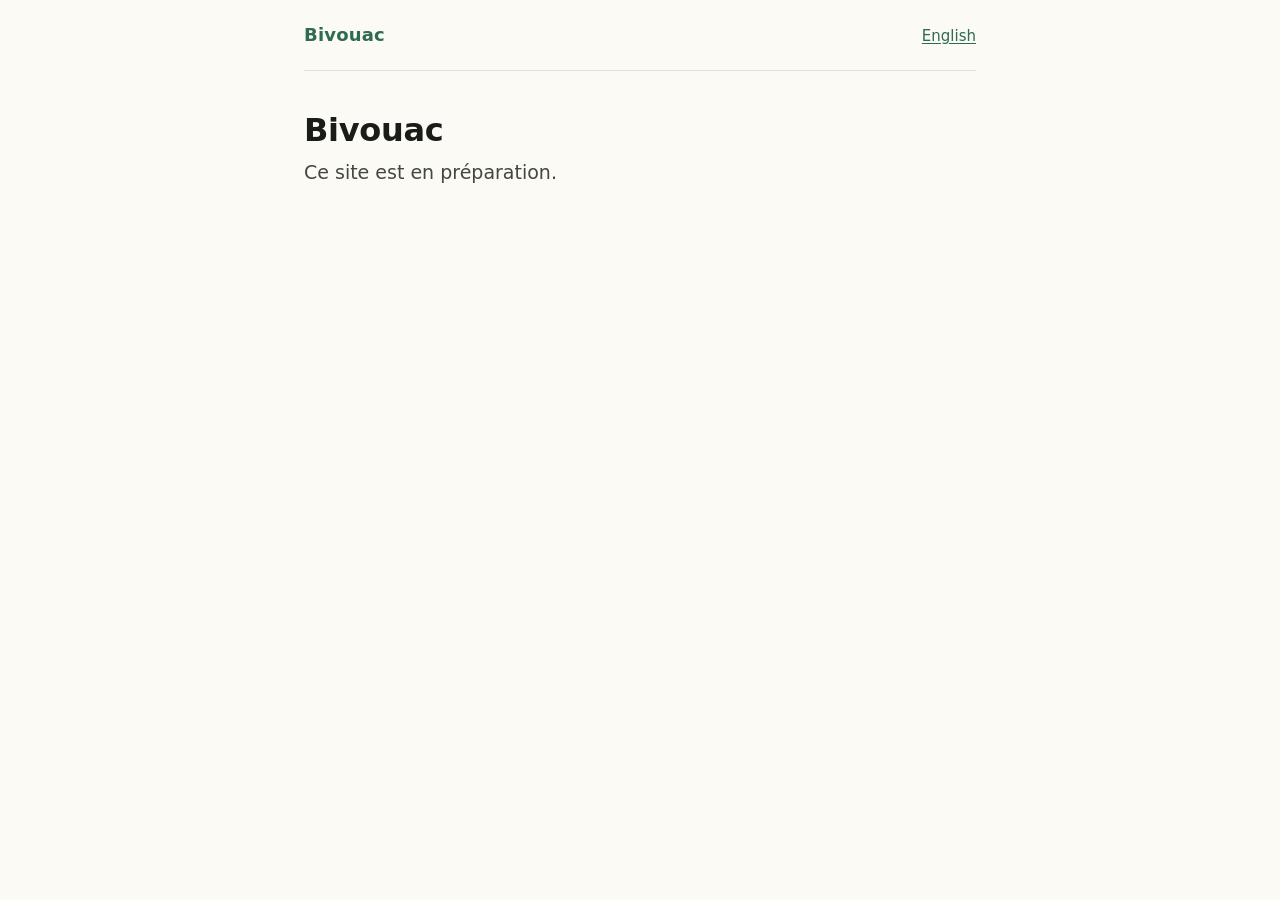
==== fr/index.html @ f825fe58 "Site skeleton with placeholder pages" ====
<!doctype html>
<html lang="fr">
<head>
<meta charset="utf-8">
<meta name="viewport" content="width=device-width, initial-scale=1">
<meta name="robots" content="noindex">
<title>Bivouac</title>
<link rel="stylesheet" href="../style.css">
</head>
<body>
<div class="page">

<header class="site">
  <a class="brand" href="./">Bivouac</a>
  <nav><a href="../" lang="en" hreflang="en">English</a></nav>
</header>

<main>
<h1>Bivouac</h1>
<p class="lead">Ce site est en préparation.</p>
</main>

</div>
</body>
</html>
---- style.css ----
/* Bivouac site. No external resource, no script: a privacy page must not phone anyone. */
:root {
  --bg: #fbfaf5;
  --surface: #f5f4ee;
  --text: #1a1c19;
  --muted: #43483f;
  --line: #e2e3d6;
  --accent: #2e6b4f;
  --accent-soft: #b7efcb;
  color-scheme: light dark;
}
@media (prefers-color-scheme: dark) {
  :root {
    --bg: #12140f;
    --surface: #1c1f19;
    --text: #e2e3da;
    --muted: #c3c8b9;
    --line: #43483d;
    --accent: #9bd5af;
    --accent-soft: #0d5133;
  }
}
* { box-sizing: border-box; }
html { -webkit-text-size-adjust: 100%; }
body {
  margin: 0;
  background: var(--bg);
  color: var(--text);
  font: 1.0625rem/1.65 system-ui, -apple-system, "Segoe UI", Roboto, "Helvetica Neue", Arial, sans-serif;
}
.page { max-width: 44rem; margin: 0 auto; padding: 0 1rem 4rem; }
header.site {
  display: flex; align-items: baseline; justify-content: space-between; gap: 1rem;
  padding: 1.25rem 0; border-bottom: 1px solid var(--line); margin-bottom: 2.5rem;
}
header.site .brand { font-weight: 700; font-size: 1.125rem; letter-spacing: .01em; color: var(--accent); text-decoration: none; }
header.site nav { font-size: .9375rem; }
header.site nav a { margin-left: 1rem; }
h1 { font-size: 2rem; line-height: 1.2; margin: 0 0 .5rem; letter-spacing: -.01em; }
h2 { font-size: 1.25rem; line-height: 1.3; margin: 2.75rem 0 .75rem; padding-top: 1.5rem; border-top: 1px solid var(--line); }
p, ul { margin: 0 0 1rem; }
ul { padding-left: 1.25rem; }
li { margin-bottom: .35rem; }
a { color: var(--accent); text-underline-offset: .15em; }
a:hover { text-decoration-thickness: 2px; }
.meta { color: var(--muted); font-size: .9375rem; margin-bottom: 2rem; }
.lead { font-size: 1.1875rem; color: var(--muted); margin-bottom: 2rem; }
.callout {
  background: var(--surface); border-left: 4px solid var(--accent);
  padding: 1rem 1.25rem; border-radius: 0 .5rem .5rem 0; margin: 0 0 1.25rem;
}
.callout p:last-child { margin-bottom: 0; }
.table { overflow-x: auto; margin: 0 0 1.25rem; }
table { border-collapse: collapse; width: 100%; font-size: .9375rem; line-height: 1.5; }
th, td { text-align: left; vertical-align: top; padding: .6rem .75rem; border-bottom: 1px solid var(--line); }
th { font-weight: 600; color: var(--muted); border-bottom-width: 2px; }
td:first-child { font-weight: 600; min-width: 9rem; }
@media (max-width: 30rem) {
  th, td { padding: .5rem .4rem; }
  td:first-child { min-width: 6.5rem; }
}
.links { list-style: none; padding: 0; margin: 0 0 2rem; }
.links li { margin: 0 0 .75rem; }
.links a { font-weight: 600; }
.links span { display: block; color: var(--muted); font-size: .9375rem; }
address { font-style: normal; margin: 0 0 1rem; }
footer.site {
  margin-top: 4rem; padding-top: 1.25rem; border-top: 1px solid var(--line);
  color: var(--muted); font-size: .875rem;
}
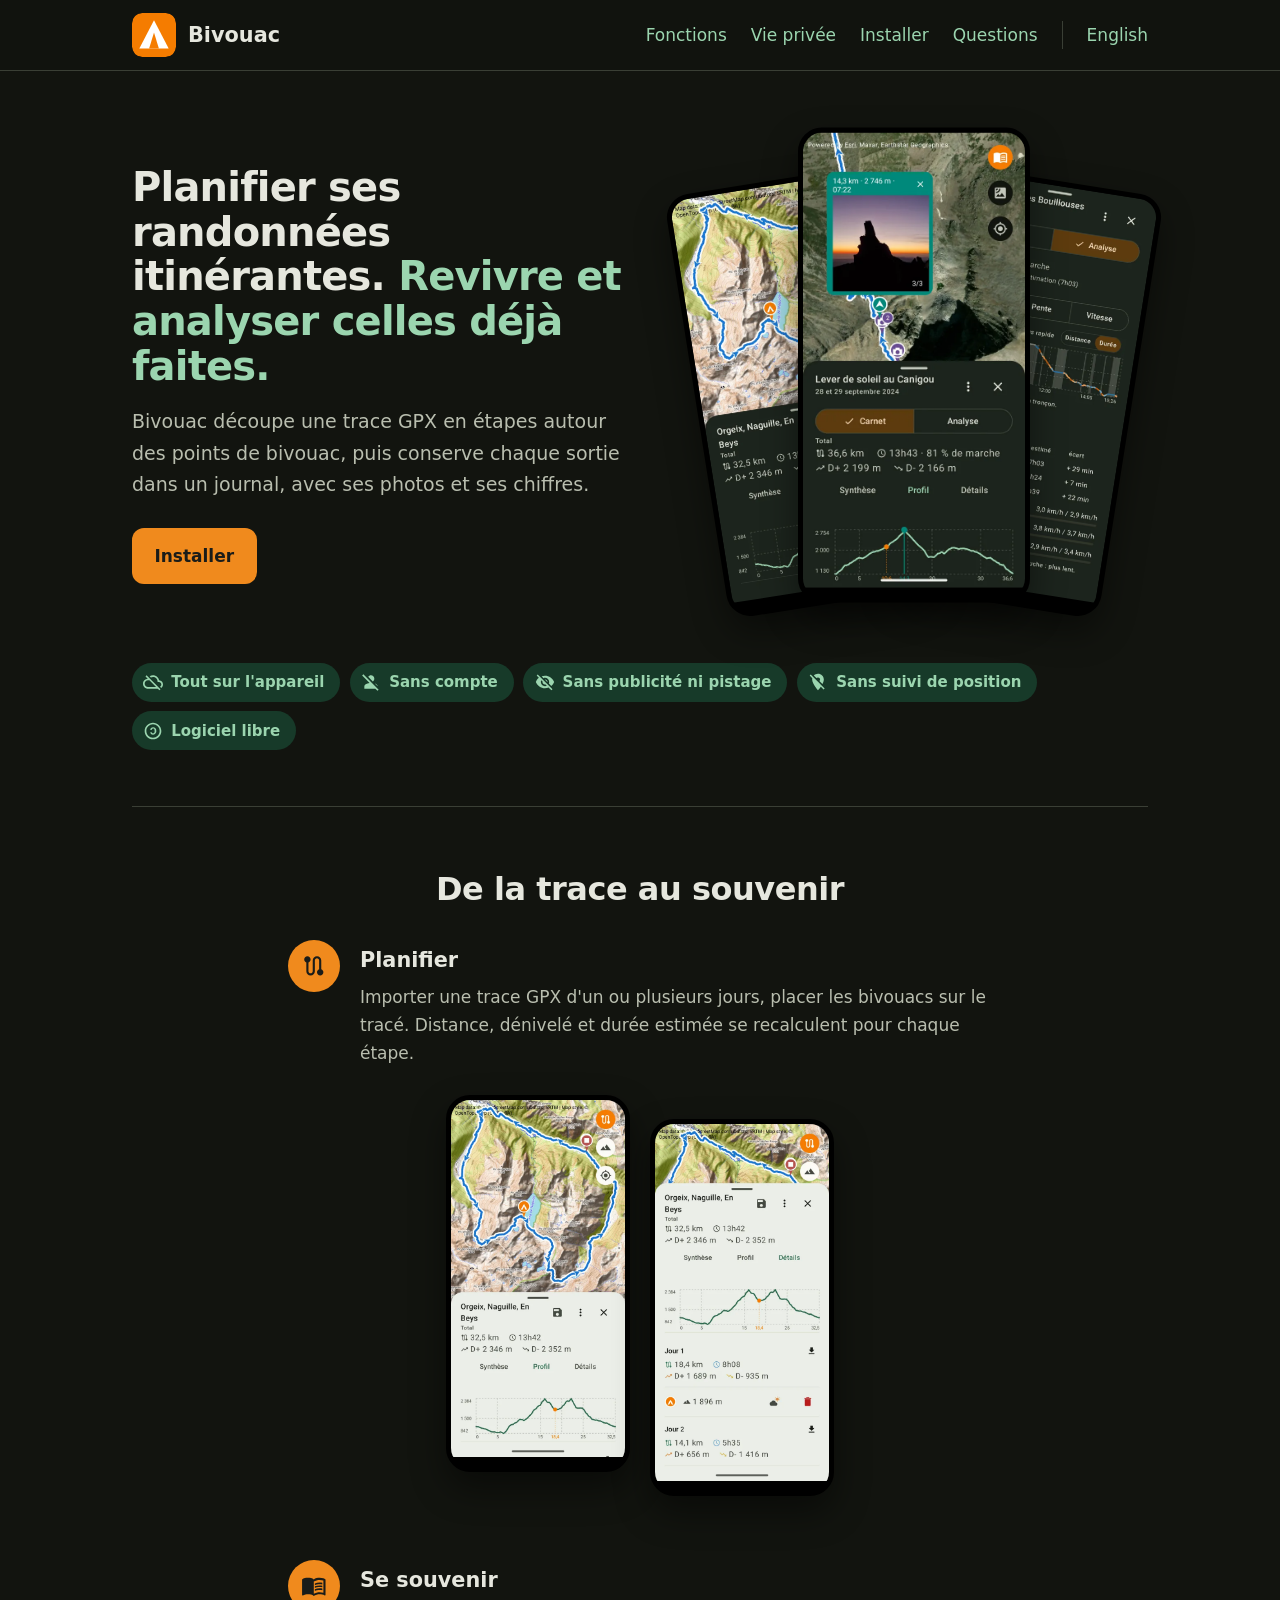
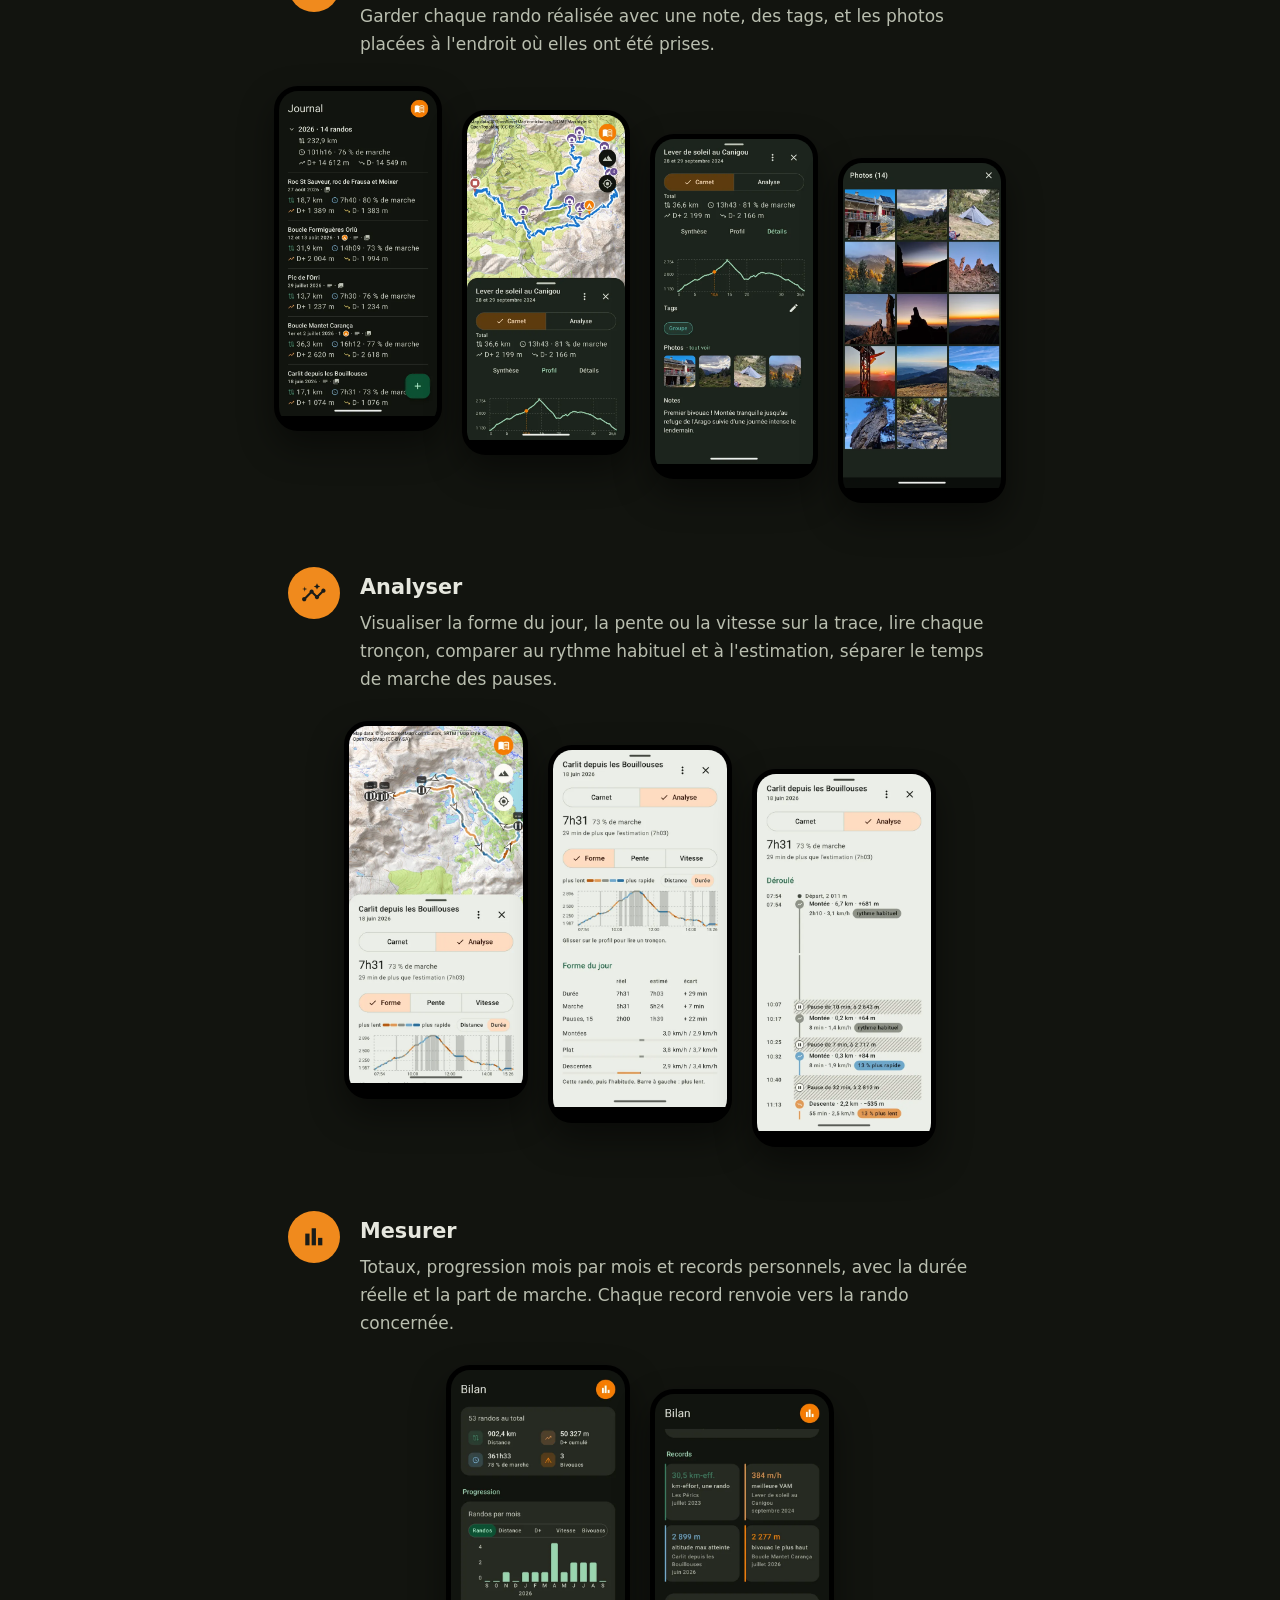
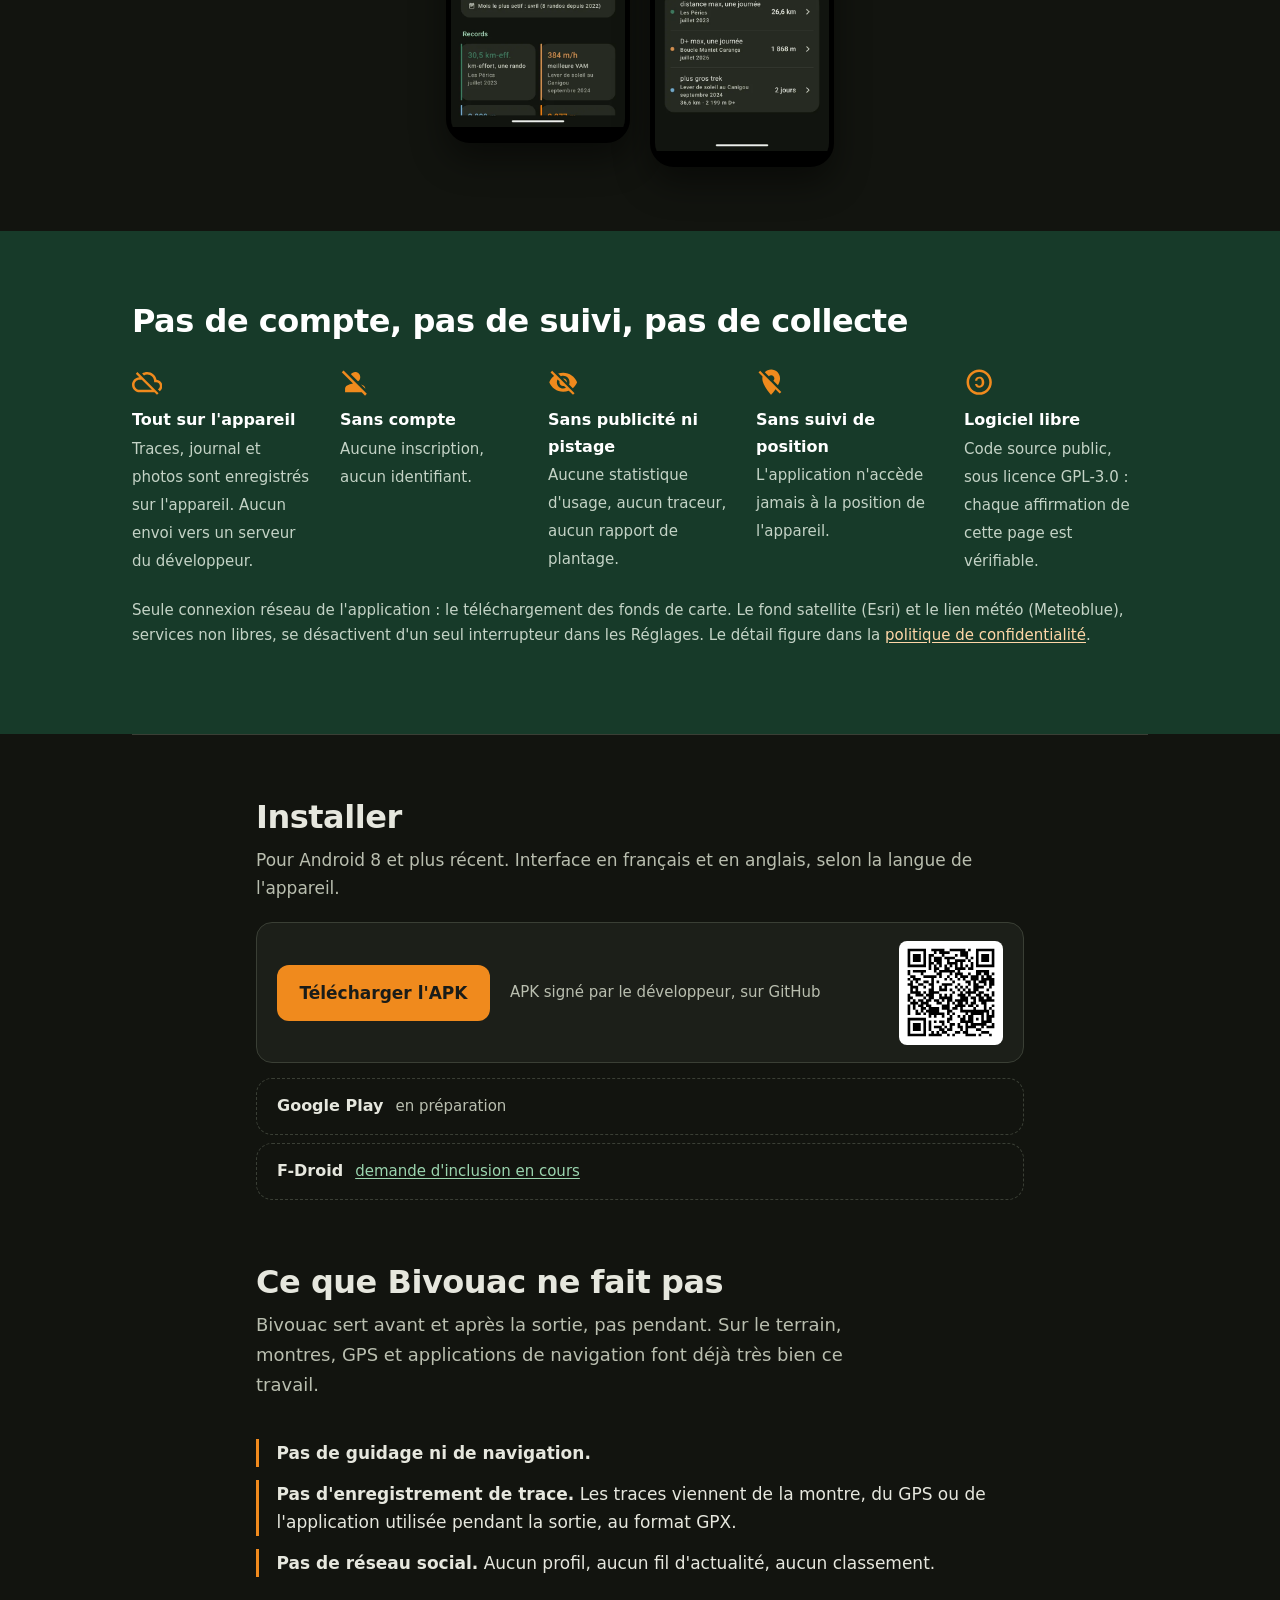
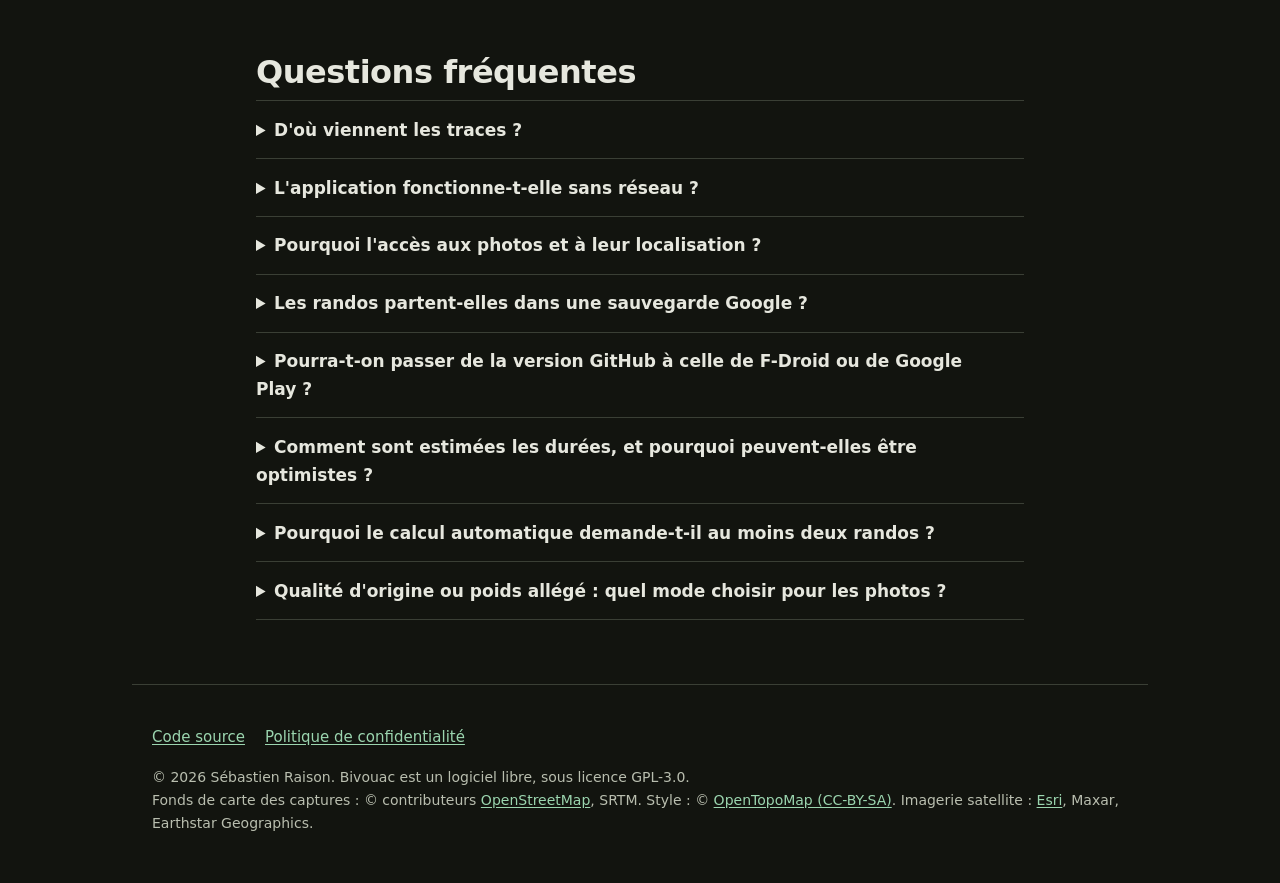
==== commit 896d9f64: "Publish the home page (en, fr) and align the privacy pages Home page in English and French: features" ====
--- a/fr/index.html
+++ b/fr/index.html
@@ -3,23 +3,60 @@
 <head>
 <meta charset="utf-8">
 <meta name="viewport" content="width=device-width, initial-scale=1">
-<meta name="robots" content="noindex">
-<title>Bivouac</title>
+<title>Bivouac : planifier ses randonnées itinérantes</title>
+<meta name="description" content="Bivouac, application Android libre : planifier ses randonnées itinérantes autour des bivouacs, puis revivre et analyser celles déjà faites. Sans compte, tout reste sur l&#x27;appareil.">
+<link rel="canonical" href="https://bivouac.rseb.net/fr/">
+<link rel="alternate" hreflang="en" href="https://bivouac.rseb.net/">
+<link rel="alternate" hreflang="fr" href="https://bivouac.rseb.net/fr/">
+<link rel="alternate" hreflang="x-default" href="https://bivouac.rseb.net/">
+<link rel="icon" href="../img/logo.svg" type="image/svg+xml">
 <link rel="stylesheet" href="../style.css">
 </head>
 <body>
-<div class="page">
-
-<header class="site">
-  <a class="brand" href="./">Bivouac</a>
-  <nav><a href="../" lang="en" hreflang="en">English</a></nav>
-</header>
-
-<main>
-<h1>Bivouac</h1>
-<p class="lead">Ce site est en préparation.</p>
-</main>
-
+<header class="haut"><div class="col">
+  <a class="marque" href="./"><img src="../img/logo.svg" alt="" width="44" height="44">Bivouac</a>
+  <a class="ancre" href="#fonctions">Fonctions</a>
+  <a class="ancre" href="#vie-privee">Vie privée</a>
+  <a class="ancre" href="#installer">Installer</a>
+  <a class="ancre" href="#ne-fait-pas">Questions</a>
+  <a class="langue" href="../" lang="en" hreflang="en">English</a>
+</div></header>
+<div class="col">
+<div class="heros">
+  <div>
+    <h1>Planifier ses randonnées itinérantes. <em>Revivre et analyser celles déjà faites.</em></h1>
+    <p class="sous">Bivouac découpe une trace GPX en étapes autour des points de bivouac, puis conserve chaque sortie dans un journal, avec ses photos et ses chiffres.</p>
+    <a class="bouton" href="#installer">Installer</a>
+  </div>
+  <div class="eventail" aria-hidden="true"><span class="tel2 g"><img src="../img/captures/fr/540/F1s.webp" alt="Planification : la trace de deux jours sur la carte, le bivouac et le profil" width="540" height="1108" loading="lazy"></span><span class="tel2 d"><img src="../img/captures/fr/540/B2.webp" alt="Analyse : la forme du jour, réel contre estimé, et le profil coloré" width="540" height="1108" loading="lazy"></span><span class="tel2 c"><img src="../img/captures/fr/540/K2.webp" alt="Journal : une photo du lever de soleil ouverte au sommet, sur fond satellite, avec le profil" width="540" height="1108" loading="lazy"></span></div>
 </div>
+<ul class="ruban"><li><svg class="ico" viewBox="0 0 24 24" fill="currentColor" aria-hidden="true"><path d="M19.35 10.04C18.67 6.59 15.64 4 12 4c-1.48 0-2.85.43-4.01 1.17l1.46 1.46C10.21 6.23 11.08 6 12 6c3.04 0 5.5 2.46 5.5 5.5v.5H19c1.66 0 3 1.34 3 3 0 1.13-.64 2.11-1.56 2.62l1.45 1.45C23.16 18.16 24 16.68 24 15c0-2.64-2.05-4.78-4.65-4.96zM3 5.27l2.75 2.74C2.56 8.15 0 10.77 0 14c0 3.31 2.69 6 6 6h11.73l2 2L21 20.73 4.27 4 3 5.27zM7.73 10l8 8H6c-2.21 0-4-1.79-4-4s1.79-4 4-4h1.73z"/></svg>Tout sur l'appareil</li><li><svg class="ico" viewBox="0 0 24 24" fill="currentColor" aria-hidden="true"><path d="M8.65,5.82C9.36,4.72,10.6,4,12,4c2.21,0,4,1.79,4,4c0,1.4-0.72,2.64-1.82,3.35L8.65,5.82z M20,17.17 c-0.02-1.1-0.63-2.11-1.61-2.62c-0.54-0.28-1.13-0.54-1.77-0.76L20,17.17z M21.19,21.19L2.81,2.81L1.39,4.22l8.89,8.89 c-1.81,0.23-3.39,0.79-4.67,1.45C4.61,15.07,4,16.1,4,17.22V20h13.17l2.61,2.61L21.19,21.19z"/></svg>Sans compte</li><li><svg class="ico" viewBox="0 0 24 24" fill="currentColor" aria-hidden="true"><path d="M12 7c2.76 0 5 2.24 5 5 0 .65-.13 1.26-.36 1.83l2.92 2.92c1.51-1.26 2.7-2.89 3.43-4.75-1.73-4.39-6-7.5-11-7.5-1.4 0-2.74.25-3.98.7l2.16 2.16C10.74 7.13 11.35 7 12 7zM2 4.27l2.28 2.28.46.46C3.08 8.3 1.78 10.02 1 12c1.73 4.39 6 7.5 11 7.5 1.55 0 3.03-.3 4.38-.84l.42.42L19.73 22 21 20.73 3.27 3 2 4.27zM7.53 9.8l1.55 1.55c-.05.21-.08.43-.08.65 0 1.66 1.34 3 3 3 .22 0 .44-.03.65-.08l1.55 1.55c-.67.33-1.41.53-2.2.53-2.76 0-5-2.24-5-5 0-.79.2-1.53.53-2.2zm4.31-.78l3.15 3.15.02-.16c0-1.66-1.34-3-3-3l-.17.01z"/></svg>Sans publicité ni pistage</li><li><svg class="ico" viewBox="0 0 24 24" fill="currentColor" aria-hidden="true"><path d="M12 6.5c1.38 0 2.5 1.12 2.5 2.5 0 .74-.33 1.39-.83 1.85l3.63 3.63c.98-1.86 1.7-3.8 1.7-5.48 0-3.87-3.13-7-7-7-1.98 0-3.76.83-5.04 2.15l3.19 3.19c.46-.52 1.11-.84 1.85-.84zm4.37 9.6l-4.63-4.63-.11-.11L3.27 3 2 4.27l3.18 3.18C5.07 7.95 5 8.47 5 9c0 5.25 7 13 7 13s1.67-1.85 3.38-4.35L18.73 21 20 19.73l-3.63-3.63z"/></svg>Sans suivi de position</li><li><svg class="ico" viewBox="0 0 24 24" fill="currentColor" aria-hidden="true"><g transform="matrix(-1 0 0 1 24 0)"><path d="M11.88,9.14c1.28,0.06,1.61,1.15,1.63,1.66h1.79c-0.08-1.98-1.49-3.19-3.45-3.19C9.64,7.61,8,9,8,12.14 c0,1.94,0.93,4.24,3.84,4.24c2.22,0,3.41-1.65,3.44-2.95h-1.79c-0.03,0.59-0.45,1.38-1.63,1.44C10.55,14.83,10,13.81,10,12.14 C10,9.25,11.28,9.16,11.88,9.14z M12,2C6.48,2,2,6.48,2,12s4.48,10,10,10s10-4.48,10-10S17.52,2,12,2z M12,20c-4.41,0-8-3.59-8-8 s3.59-8,8-8s8,3.59,8,8S16.41,20,12,20z"/></g></svg>Logiciel libre</li></ul>
+<section id="fonctions">
+  <h2 class="centre" style="text-align:center">De la trace au souvenir</h2>
+  <ol class="fonctions2"><li><div class="texte"><span class="pastille"><svg class="ico" viewBox="0 0 24 24" fill="currentColor" aria-hidden="true"><path d="M19,15.18V7c0-2.21-1.79-4-4-4s-4,1.79-4,4v10c0,1.1-0.9,2-2,2s-2-0.9-2-2V8.82C8.16,8.4,9,7.3,9,6c0-1.66-1.34-3-3-3 S3,4.34,3,6c0,1.3,0.84,2.4,2,2.82V17c0,2.21,1.79,4,4,4s4-1.79,4-4V7c0-1.1,0.9-2,2-2s2,0.9,2,2v8.18c-1.16,0.41-2,1.51-2,2.82 c0,1.66,1.34,3,3,3s3-1.34,3-3C21,16.7,20.16,15.6,19,15.18z"/></svg></span><div><strong>Planifier</strong><p>Importer une trace GPX d'un ou plusieurs jours, placer les bivouacs sur le tracé. Distance, dénivelé et durée estimée se recalculent pour chaque étape.</p></div></div><div class="escalier n2"><a class="agrandir" href="#z-F1" aria-label="Agrandir : Planification : la trace de deux jours sur la carte, le bivouac et le profil"><span class="tel2 "><img src="../img/captures/fr/540/F1.webp" alt="Planification : la trace de deux jours sur la carte, le bivouac et le profil" width="540" height="1108" loading="lazy"></span></a><a class="agrandir" href="#z-F2" aria-label="Agrandir : Planification : les étapes jour par jour, le bivouac, la météo et l&#x27;export GPX"><span class="tel2 "><img src="../img/captures/fr/540/F2.webp" alt="Planification : les étapes jour par jour, le bivouac, la météo et l&#x27;export GPX" width="540" height="1108" loading="lazy"></span></a></div></li><li><div class="texte"><span class="pastille"><svg class="ico" viewBox="0 0 24 24" fill="currentColor" aria-hidden="true"><path d="M21,5c-1.11-0.35-2.33-0.5-3.5-0.5c-1.95,0-4.05,0.4-5.5,1.5c-1.45-1.1-3.55-1.5-5.5-1.5S2.45,4.9,1,6v14.65 c0,0.25,0.25,0.5,0.5,0.5c0.1,0,0.15-0.05,0.25-0.05C3.1,20.45,5.05,20,6.5,20c1.95,0,4.05,0.4,5.5,1.5c1.35-0.85,3.8-1.5,5.5-1.5 c1.65,0,3.35,0.3,4.75,1.05c0.1,0.05,0.15,0.05,0.25,0.05c0.25,0,0.5-0.25,0.5-0.5V6C22.4,5.55,21.75,5.25,21,5z M21,18.5 c-1.1-0.35-2.3-0.5-3.5-0.5c-1.7,0-4.15,0.65-5.5,1.5V8c1.35-0.85,3.8-1.5,5.5-1.5c1.2,0,2.4,0.15,3.5,0.5V18.5z"/><path d="M17.5,10.5c0.88,0,1.73,0.09,2.5,0.26V9.24C19.21,9.09,18.36,9,17.5,9c-1.7,0-3.24,0.29-4.5,0.83v1.66 C14.13,10.85,15.7,10.5,17.5,10.5z"/><path d="M13,12.49v1.66c1.13-0.64,2.7-0.99,4.5-0.99c0.88,0,1.73,0.09,2.5,0.26V11.9c-0.79-0.15-1.64-0.24-2.5-0.24 C15.8,11.66,14.26,11.96,13,12.49z"/><path d="M17.5,14.33c-1.7,0-3.24,0.29-4.5,0.83v1.66c1.13-0.64,2.7-0.99,4.5-0.99c0.88,0,1.73,0.09,2.5,0.26v-1.52 C19.21,14.41,18.36,14.33,17.5,14.33z"/></svg></span><div><strong>Se souvenir</strong><p>Garder chaque rando réalisée avec une note, des tags, et les photos placées à l'endroit où elles ont été prises.</p></div></div><div class="escalier n4"><a class="agrandir" href="#z-I3" aria-label="Agrandir : Journal : la liste des randos de 2026, avec les bivouacs, les notes et les photos signalés"><span class="tel2 "><img src="../img/captures/fr/540/I3.webp" alt="Journal : la liste des randos de 2026, avec les bivouacs, les notes et les photos signalés" width="540" height="1108" loading="lazy"></span></a><a class="agrandir" href="#z-E1" aria-label="Agrandir : Journal : un premier bivouac sur la carte, avec les photos placées sur la trace"><span class="tel2 "><img src="../img/captures/fr/540/E1.webp" alt="Journal : un premier bivouac sur la carte, avec les photos placées sur la trace" width="540" height="1108" loading="lazy"></span></a><a class="agrandir" href="#z-E3" aria-label="Agrandir : Journal : tags, photos et note d&#x27;une sortie"><span class="tel2 "><img src="../img/captures/fr/540/E3.webp" alt="Journal : tags, photos et note d&#x27;une sortie" width="540" height="1108" loading="lazy"></span></a><a class="agrandir" href="#z-E4" aria-label="Agrandir : Journal : la galerie des quatorze photos d&#x27;une sortie"><span class="tel2 "><img src="../img/captures/fr/540/E4.webp" alt="Journal : la galerie des quatorze photos d&#x27;une sortie" width="540" height="1108" loading="lazy"></span></a></div></li><li><div class="texte"><span class="pastille"><svg class="ico" viewBox="0 0 24 24" fill="currentColor" aria-hidden="true"><path d="M21,8c-1.45,0-2.26,1.44-1.93,2.51l-3.55,3.56c-0.3-0.09-0.74-0.09-1.04,0l-2.55-2.55C12.27,10.45,11.46,9,10,9 c-1.45,0-2.27,1.44-1.93,2.52l-4.56,4.55C2.44,15.74,1,16.55,1,18c0,1.1,0.9,2,2,2c1.45,0,2.26-1.44,1.93-2.51l4.55-4.56 c0.3,0.09,0.74,0.09,1.04,0l2.55,2.55C12.73,16.55,13.54,18,15,18c1.45,0,2.27-1.44,1.93-2.52l3.56-3.55 C21.56,12.26,23,11.45,23,10C23,8.9,22.1,8,21,8z"/><polygon points="15,9 15.94,6.93 18,6 15.94,5.07 15,3 14.08,5.07 12,6 14.08,6.93"/><polygon points="3.5,11 4,9 6,8.5 4,8 3.5,6 3,8 1,8.5 3,9"/></svg></span><div><strong>Analyser</strong><p>Visualiser la forme du jour, la pente ou la vitesse sur la trace, lire chaque tronçon, comparer au rythme habituel et à l'estimation, séparer le temps de marche des pauses.</p></div></div><div class="escalier n3"><a class="agrandir" href="#z-B0c" aria-label="Agrandir : Analyse : la trace colorée par la forme, avec les pauses sur la carte"><span class="tel2 "><img src="../img/captures/fr/540/B0c.webp" alt="Analyse : la trace colorée par la forme, avec les pauses sur la carte" width="540" height="1108" loading="lazy"></span></a><a class="agrandir" href="#z-B2c" aria-label="Agrandir : Analyse : la forme du jour, réel contre estimé, et le profil coloré"><span class="tel2 "><img src="../img/captures/fr/540/B2c.webp" alt="Analyse : la forme du jour, réel contre estimé, et le profil coloré" width="540" height="1108" loading="lazy"></span></a><a class="agrandir" href="#z-B3c" aria-label="Agrandir : Analyse : le déroulé de la journée, montées, pauses et descentes"><span class="tel2 "><img src="../img/captures/fr/540/B3c.webp" alt="Analyse : le déroulé de la journée, montées, pauses et descentes" width="540" height="1108" loading="lazy"></span></a></div></li><li><div class="texte"><span class="pastille"><svg class="ico" viewBox="0 0 24 24" fill="currentColor" aria-hidden="true"><rect height="11" width="4" x="4" y="9"/><rect height="7" width="4" x="16" y="13"/><rect height="16" width="4" x="10" y="4"/></svg></span><div><strong>Mesurer</strong><p>Totaux, progression mois par mois et records personnels, avec la durée réelle et la part de marche. Chaque record renvoie vers la rando concernée.</p></div></div><div class="escalier n2"><a class="agrandir" href="#z-G2" aria-label="Agrandir : Bilan : totaux et nombre de randos par mois"><span class="tel2 "><img src="../img/captures/fr/540/G2.webp" alt="Bilan : totaux et nombre de randos par mois" width="540" height="1108" loading="lazy"></span></a><a class="agrandir" href="#z-G4" aria-label="Agrandir : Bilan : records personnels et meilleures journées"><span class="tel2 "><img src="../img/captures/fr/540/G4.webp" alt="Bilan : records personnels et meilleures journées" width="540" height="1108" loading="lazy"></span></a></div></li></ol>
+</section>
+<section id="vie-privee" class="teinte pleine">
+  <h2>Pas de compte, pas de suivi, pas de collecte</h2>
+  <ul class="prives2"><li><span class="pico"><svg class="ico" viewBox="0 0 24 24" fill="currentColor" aria-hidden="true"><path d="M19.35 10.04C18.67 6.59 15.64 4 12 4c-1.48 0-2.85.43-4.01 1.17l1.46 1.46C10.21 6.23 11.08 6 12 6c3.04 0 5.5 2.46 5.5 5.5v.5H19c1.66 0 3 1.34 3 3 0 1.13-.64 2.11-1.56 2.62l1.45 1.45C23.16 18.16 24 16.68 24 15c0-2.64-2.05-4.78-4.65-4.96zM3 5.27l2.75 2.74C2.56 8.15 0 10.77 0 14c0 3.31 2.69 6 6 6h11.73l2 2L21 20.73 4.27 4 3 5.27zM7.73 10l8 8H6c-2.21 0-4-1.79-4-4s1.79-4 4-4h1.73z"/></svg></span><div><strong>Tout sur l'appareil</strong><span>Traces, journal et photos sont enregistrés sur l'appareil. Aucun envoi vers un serveur du développeur.</span></div></li><li><span class="pico"><svg class="ico" viewBox="0 0 24 24" fill="currentColor" aria-hidden="true"><path d="M8.65,5.82C9.36,4.72,10.6,4,12,4c2.21,0,4,1.79,4,4c0,1.4-0.72,2.64-1.82,3.35L8.65,5.82z M20,17.17 c-0.02-1.1-0.63-2.11-1.61-2.62c-0.54-0.28-1.13-0.54-1.77-0.76L20,17.17z M21.19,21.19L2.81,2.81L1.39,4.22l8.89,8.89 c-1.81,0.23-3.39,0.79-4.67,1.45C4.61,15.07,4,16.1,4,17.22V20h13.17l2.61,2.61L21.19,21.19z"/></svg></span><div><strong>Sans compte</strong><span>Aucune inscription, aucun identifiant.</span></div></li><li><span class="pico"><svg class="ico" viewBox="0 0 24 24" fill="currentColor" aria-hidden="true"><path d="M12 7c2.76 0 5 2.24 5 5 0 .65-.13 1.26-.36 1.83l2.92 2.92c1.51-1.26 2.7-2.89 3.43-4.75-1.73-4.39-6-7.5-11-7.5-1.4 0-2.74.25-3.98.7l2.16 2.16C10.74 7.13 11.35 7 12 7zM2 4.27l2.28 2.28.46.46C3.08 8.3 1.78 10.02 1 12c1.73 4.39 6 7.5 11 7.5 1.55 0 3.03-.3 4.38-.84l.42.42L19.73 22 21 20.73 3.27 3 2 4.27zM7.53 9.8l1.55 1.55c-.05.21-.08.43-.08.65 0 1.66 1.34 3 3 3 .22 0 .44-.03.65-.08l1.55 1.55c-.67.33-1.41.53-2.2.53-2.76 0-5-2.24-5-5 0-.79.2-1.53.53-2.2zm4.31-.78l3.15 3.15.02-.16c0-1.66-1.34-3-3-3l-.17.01z"/></svg></span><div><strong>Sans publicité ni pistage</strong><span>Aucune statistique d'usage, aucun traceur, aucun rapport de plantage.</span></div></li><li><span class="pico"><svg class="ico" viewBox="0 0 24 24" fill="currentColor" aria-hidden="true"><path d="M12 6.5c1.38 0 2.5 1.12 2.5 2.5 0 .74-.33 1.39-.83 1.85l3.63 3.63c.98-1.86 1.7-3.8 1.7-5.48 0-3.87-3.13-7-7-7-1.98 0-3.76.83-5.04 2.15l3.19 3.19c.46-.52 1.11-.84 1.85-.84zm4.37 9.6l-4.63-4.63-.11-.11L3.27 3 2 4.27l3.18 3.18C5.07 7.95 5 8.47 5 9c0 5.25 7 13 7 13s1.67-1.85 3.38-4.35L18.73 21 20 19.73l-3.63-3.63z"/></svg></span><div><strong>Sans suivi de position</strong><span>L'application n'accède jamais à la position de l'appareil.</span></div></li><li><span class="pico"><svg class="ico" viewBox="0 0 24 24" fill="currentColor" aria-hidden="true"><g transform="matrix(-1 0 0 1 24 0)"><path d="M11.88,9.14c1.28,0.06,1.61,1.15,1.63,1.66h1.79c-0.08-1.98-1.49-3.19-3.45-3.19C9.64,7.61,8,9,8,12.14 c0,1.94,0.93,4.24,3.84,4.24c2.22,0,3.41-1.65,3.44-2.95h-1.79c-0.03,0.59-0.45,1.38-1.63,1.44C10.55,14.83,10,13.81,10,12.14 C10,9.25,11.28,9.16,11.88,9.14z M12,2C6.48,2,2,6.48,2,12s4.48,10,10,10s10-4.48,10-10S17.52,2,12,2z M12,20c-4.41,0-8-3.59-8-8 s3.59-8,8-8s8,3.59,8,8S16.41,20,12,20z"/></g></svg></span><div><strong>Logiciel libre</strong><span>Code source public, sous licence GPL-3.0 : chaque affirmation de cette page est vérifiable.</span></div></li></ul><p class="note">Seule connexion réseau de l'application : le téléchargement des fonds de carte. Le fond satellite (Esri) et le lien météo (Meteoblue), services non libres, se désactivent d'un seul interrupteur dans les Réglages. Le détail figure dans la <a href="privacy#site">politique de confidentialité</a>.</p>
+</section>
+<section id="installer"><div class="etroit">
+  <h2>Installer</h2>
+  <p class="intro-installer">Pour Android 8 et plus récent. Interface en français et en anglais, selon la langue de l'appareil.</p><div class="installer"><div class="canal"><div class="action"><a class="bouton" href="https://github.com/sebastienraison/Bivouac/releases/latest">Télécharger l&#x27;APK</a><span class="note">APK signé par le développeur, sur GitHub</span></div><div class="qr plein code"><img src="../img/qr-github.svg" alt="QR code vers la page de téléchargement sur GitHub"></div></div></div><ul class="bientot"><li><strong>Google Play</strong><span>en préparation</span></li><li><strong>F-Droid</strong><span><a href="https://gitlab.com/fdroid/fdroiddata/-/merge_requests/45462">demande d'inclusion en cours</a></span></li></ul>
+</div></section>
+<section class="suite" id="ne-fait-pas"><div class="etroit">
+  <h2>Ce que Bivouac ne fait pas</h2>
+  <p class="chapeau">Bivouac sert avant et après la sortie, pas pendant. Sur le terrain, montres, GPS et applications de navigation font déjà très bien ce travail.</p>
+  <ul class="nonliste"><li><strong>Pas de guidage ni de navigation.</strong></li><li><strong>Pas d'enregistrement de trace.</strong> Les traces viennent de la montre, du GPS ou de l'application utilisée pendant la sortie, au format GPX.</li><li><strong>Pas de réseau social.</strong> Aucun profil, aucun fil d'actualité, aucun classement.</li></ul>
+</div></section>
+<section id="faq" class="suite"><div class="etroit">
+  <h2>Questions fréquentes</h2>
+  <details><summary>D'où viennent les traces ?</summary><div class="rep"><div><p>Bivouac lit les fichiers GPX. Pour préparer une sortie, la trace vient d'un site ou d'une application de préparation d'itinéraire. Pour une sortie réalisée, elle vient de la montre, du GPS ou de l'application utilisée pendant la marche, qui savent tous exporter à ce format.</p><p>Le fichier s'ouvre depuis le sélecteur de fichiers de l'application, ou se partage directement depuis une autre application vers Bivouac. Plusieurs fichiers importés ensemble dans le Journal sont reconnus comme les jours d'une même sortie.</p></div></div></details><details><summary>L'application fonctionne-t-elle sans réseau ?</summary><div class="rep"><div><p>Oui. Traces, journal, analyse et bilan sont enregistrés sur l'appareil et restent accessibles sans connexion. Seuls les fonds de carte viennent d'Internet : une zone déjà affichée reste en cache sur l'appareil et se réaffiche sans réseau, une zone jamais affichée reste vide.</p></div></div></details><details><summary>Pourquoi l'accès aux photos et à leur localisation ?</summary><div class="rep avec"><div class="illus"><a class="agrandir" href="#z-J1" aria-label="Agrandir : Ajout de photos : le sélecteur propose celles prises pendant la rando"><span class="tel2 "><img src="../img/captures/fr/540/J1.webp" alt="Ajout de photos : le sélecteur propose celles prises pendant la rando" width="540" height="1108" loading="lazy"></span></a></div><div><p>Pour placer une photo sur la trace, Bivouac lit la position GPS enregistrée dans la photo. Son écran de sélection propose d'emblée les photos prises pendant la rando, à deux heures près, avec un accès à toute la galerie si besoin.</p><p>Cela demande deux permissions : la lecture des images, et la permission « position des médias », qui donne accès à la position GPS enregistrée dans les photos. Les deux ne sont demandées qu'au premier usage des photos. À partir d'Android 14, l'accès limité aux seules photos choisies est pris en charge. La fonction photos se désactive entièrement dans les Réglages, et les photos ne quittent jamais l'appareil.</p></div></div></details><details><summary>Les randos partent-elles dans une sauvegarde Google ?</summary><div class="rep"><div><p>Bivouac n'envoie rien de lui-même. Si la sauvegarde Android est activée sur l'appareil, elle peut inclure les données de Bivouac, <strong>photos exclues</strong>, dans la sauvegarde du compte Google. Sur un appareil sans compte Google, ce mécanisme ne fait rien.</p><p>Pour une copie complète, photos comprises, la sauvegarde dans l'écran « Réglages » exporte toutes les données dans un fichier, à l'endroit choisi. C'est le moyen à utiliser avant un changement de téléphone ou une réinstallation.</p></div></div></details><details><summary>Pourra-t-on passer de la version GitHub à celle de F-Droid ou de Google Play ?</summary><div class="rep"><div><p>Oui, sans désinstaller ni perdre ses données, dès que l'application y sera disponible. Les trois canaux distribueront une application signée avec la même clé : Android accepte donc la version d'un canal comme mise à jour de celle d'un autre.</p><p>Seule limite : Android refuse d'installer une version plus ancienne que celle déjà en place. Si un canal n'a pas encore la dernière version, il faudra attendre qu'il la publie avant de passer par lui.</p></div></div></details><details><summary>Comment sont estimées les durées, et pourquoi peuvent-elles être optimistes ?</summary><div class="rep avec"><div class="illus"><a class="agrandir" href="#z-H1" aria-label="Agrandir : Réglages : vitesse personnalisée et provision de pauses"><span class="tel2 "><img src="../img/captures/fr/540/H1.webp" alt="Réglages : vitesse personnalisée et provision de pauses" width="540" height="1108" loading="lazy"></span></a></div><div><p>La durée estimée d'une étape combine deux chiffres : une vitesse de marche à plat, et une pénalité pour le dénivelé positif. Ces deux chiffres se règlent à la main, ou se calculent sur les randos déjà enregistrées dans le Journal.</p><p>Pour les calculer, Bivouac découpe chaque rando en petits tronçons, ce qui sépare ce qui relève de l'allure à plat de ce qui relève du dénivelé. Les arrêts (pause, photo, casse-croûte) sont repérés et écartés, pour qu'une longue pause ne fasse pas croire à une marche lente. Un arrêt, c'est rester dans un rayon de 15 m pendant au moins 2 minutes : la même définition sert à la vue Analyse et au calcul des durées réelles du Journal.</p><p>Conséquence : sans marge, l'estimation ne compte que le temps de marche, et ignore les pauses à venir. Le curseur « Pauses pendant la marche » des Réglages ajoute cette marge, à la main ou mesurée sur les randos du Journal.</p><p>La pénalité de dénivelé ne distingue pas la montée de la descente. Sur la plupart des randos, les deux vont de pair, et un facteur séparé n'apporterait pas de précision réelle.</p></div></div></details><details><summary>Pourquoi le calcul automatique demande-t-il au moins deux randos ?</summary><div class="rep"><div><p>Le calcul sépare l'allure à plat de la pénalité de dénivelé, comme une équation à deux inconnues. Une seule rando ne permet pas de distinguer un parcours long et plat d'un parcours court et raide. Les modes « Auto » et « Sélection » restent donc indisponibles tant que le Journal, ou la sélection, contient moins de deux randos.</p></div></div></details><details><summary>Qualité d'origine ou poids allégé : quel mode choisir pour les photos ?</summary><div class="rep avec"><div class="illus"><a class="agrandir" href="#z-H2" aria-label="Agrandir : Réglages : photos du Journal et mode de stockage"><span class="tel2 "><img src="../img/captures/fr/540/H2.webp" alt="Réglages : photos du Journal et mode de stockage" width="540" height="1108" loading="lazy"></span></a></div><div><p>Bivouac garde sa propre copie de chaque photo attachée à une rando, pour ne pas dépendre de la galerie. En « Qualité d'origine », la copie est identique à la photo. En « Poids allégé », elle est réduite à 2048 pixels sur son grand côté, environ dix fois plus légère, ce qui suffit largement à l'écran d'un téléphone. Dans ce mode, la visionneuse plein écran affiche l'original tant qu'il est encore dans la galerie.</p><p>Les nouvelles installations démarrent en poids allégé. Les photos déjà importées peuvent être recompressées depuis les Réglages, où l'écran « Espace utilisé » montre ce que prennent les traces et les photos.</p></div></div></details>
+</div></section>
+<footer class="bas"><div class="col">
+  <nav><a href="https://github.com/sebastienraison/Bivouac">Code source</a><a href="privacy#site">Politique de confidentialité</a></nav>
+  © 2026 Sébastien Raison. Bivouac est un logiciel libre, sous licence GPL-3.0.<br>Fonds de carte des captures : © contributeurs <a href="https://www.openstreetmap.org/copyright">OpenStreetMap</a>, SRTM. Style : © <a href="https://opentopomap.org/about">OpenTopoMap (CC-BY-SA)</a>. Imagerie satellite : <a href="https://www.arcgis.com/home/item.html?id=10df2279f9684e4a9f6a7f08febac2a9">Esri</a>, Maxar, Earthstar Geographics.
+</div></footer>
+</div>
+<div class="zoom" id="z-F1" role="dialog" aria-label="Planification : la trace de deux jours sur la carte, le bivouac et le profil"><a class="fond" href="#ferme" aria-label="Fermer"></a><img src="../img/captures/fr/1080/F1.webp" alt="Planification : la trace de deux jours sur la carte, le bivouac et le profil" loading="lazy"><a class="croix" href="#ferme" aria-label="Fermer">×</a></div><div class="zoom" id="z-F2" role="dialog" aria-label="Planification : les étapes jour par jour, le bivouac, la météo et l&#x27;export GPX"><a class="fond" href="#ferme" aria-label="Fermer"></a><img src="../img/captures/fr/1080/F2.webp" alt="Planification : les étapes jour par jour, le bivouac, la météo et l&#x27;export GPX" loading="lazy"><a class="croix" href="#ferme" aria-label="Fermer">×</a></div><div class="zoom" id="z-I3" role="dialog" aria-label="Journal : la liste des randos de 2026, avec les bivouacs, les notes et les photos signalés"><a class="fond" href="#ferme" aria-label="Fermer"></a><img src="../img/captures/fr/1080/I3.webp" alt="Journal : la liste des randos de 2026, avec les bivouacs, les notes et les photos signalés" loading="lazy"><a class="croix" href="#ferme" aria-label="Fermer">×</a></div><div class="zoom" id="z-E1" role="dialog" aria-label="Journal : un premier bivouac sur la carte, avec les photos placées sur la trace"><a class="fond" href="#ferme" aria-label="Fermer"></a><img src="../img/captures/fr/1080/E1.webp" alt="Journal : un premier bivouac sur la carte, avec les photos placées sur la trace" loading="lazy"><a class="croix" href="#ferme" aria-label="Fermer">×</a></div><div class="zoom" id="z-E3" role="dialog" aria-label="Journal : tags, photos et note d&#x27;une sortie"><a class="fond" href="#ferme" aria-label="Fermer"></a><img src="../img/captures/fr/1080/E3.webp" alt="Journal : tags, photos et note d&#x27;une sortie" loading="lazy"><a class="croix" href="#ferme" aria-label="Fermer">×</a></div><div class="zoom" id="z-E4" role="dialog" aria-label="Journal : la galerie des quatorze photos d&#x27;une sortie"><a class="fond" href="#ferme" aria-label="Fermer"></a><img src="../img/captures/fr/1080/E4.webp" alt="Journal : la galerie des quatorze photos d&#x27;une sortie" loading="lazy"><a class="croix" href="#ferme" aria-label="Fermer">×</a></div><div class="zoom" id="z-B0c" role="dialog" aria-label="Analyse : la trace colorée par la forme, avec les pauses sur la carte"><a class="fond" href="#ferme" aria-label="Fermer"></a><img src="../img/captures/fr/1080/B0c.webp" alt="Analyse : la trace colorée par la forme, avec les pauses sur la carte" loading="lazy"><a class="croix" href="#ferme" aria-label="Fermer">×</a></div><div class="zoom" id="z-B2c" role="dialog" aria-label="Analyse : la forme du jour, réel contre estimé, et le profil coloré"><a class="fond" href="#ferme" aria-label="Fermer"></a><img src="../img/captures/fr/1080/B2c.webp" alt="Analyse : la forme du jour, réel contre estimé, et le profil coloré" loading="lazy"><a class="croix" href="#ferme" aria-label="Fermer">×</a></div><div class="zoom" id="z-B3c" role="dialog" aria-label="Analyse : le déroulé de la journée, montées, pauses et descentes"><a class="fond" href="#ferme" aria-label="Fermer"></a><img src="../img/captures/fr/1080/B3c.webp" alt="Analyse : le déroulé de la journée, montées, pauses et descentes" loading="lazy"><a class="croix" href="#ferme" aria-label="Fermer">×</a></div><div class="zoom" id="z-G2" role="dialog" aria-label="Bilan : totaux et nombre de randos par mois"><a class="fond" href="#ferme" aria-label="Fermer"></a><img src="../img/captures/fr/1080/G2.webp" alt="Bilan : totaux et nombre de randos par mois" loading="lazy"><a class="croix" href="#ferme" aria-label="Fermer">×</a></div><div class="zoom" id="z-G4" role="dialog" aria-label="Bilan : records personnels et meilleures journées"><a class="fond" href="#ferme" aria-label="Fermer"></a><img src="../img/captures/fr/1080/G4.webp" alt="Bilan : records personnels et meilleures journées" loading="lazy"><a class="croix" href="#ferme" aria-label="Fermer">×</a></div><div class="zoom" id="z-J1" role="dialog" aria-label="Ajout de photos : le sélecteur propose celles prises pendant la rando"><a class="fond" href="#ferme" aria-label="Fermer"></a><img src="../img/captures/fr/1080/J1.webp" alt="Ajout de photos : le sélecteur propose celles prises pendant la rando" loading="lazy"><a class="croix" href="#ferme" aria-label="Fermer">×</a></div><div class="zoom" id="z-H1" role="dialog" aria-label="Réglages : vitesse personnalisée et provision de pauses"><a class="fond" href="#ferme" aria-label="Fermer"></a><img src="../img/captures/fr/1080/H1.webp" alt="Réglages : vitesse personnalisée et provision de pauses" loading="lazy"><a class="croix" href="#ferme" aria-label="Fermer">×</a></div><div class="zoom" id="z-H2" role="dialog" aria-label="Réglages : photos du Journal et mode de stockage"><a class="fond" href="#ferme" aria-label="Fermer"></a><img src="../img/captures/fr/1080/H2.webp" alt="Réglages : photos du Journal et mode de stockage" loading="lazy"><a class="croix" href="#ferme" aria-label="Fermer">×</a></div>
 </body>
 </html>
--- a/style.css
+++ b/style.css
@@ -1,70 +1,187 @@
-/* Bivouac site. No external resource, no script: a privacy page must not phone anyone. */
-:root {
-  --bg: #fbfaf5;
-  --surface: #f5f4ee;
-  --text: #1a1c19;
-  --muted: #43483f;
-  --line: #e2e3d6;
-  --accent: #2e6b4f;
-  --accent-soft: #b7efcb;
-  color-scheme: light dark;
-}
-@media (prefers-color-scheme: dark) {
-  :root {
-    --bg: #12140f;
-    --surface: #1c1f19;
-    --text: #e2e3da;
-    --muted: #c3c8b9;
-    --line: #43483d;
-    --accent: #9bd5af;
-    --accent-soft: #0d5133;
-  }
-}
-* { box-sizing: border-box; }
-html { -webkit-text-size-adjust: 100%; }
-body {
-  margin: 0;
-  background: var(--bg);
-  color: var(--text);
-  font: 1.0625rem/1.65 system-ui, -apple-system, "Segoe UI", Roboto, "Helvetica Neue", Arial, sans-serif;
-}
-.page { max-width: 44rem; margin: 0 auto; padding: 0 1rem 4rem; }
-header.site {
-  display: flex; align-items: baseline; justify-content: space-between; gap: 1rem;
-  padding: 1.25rem 0; border-bottom: 1px solid var(--line); margin-bottom: 2.5rem;
-}
-header.site .brand { font-weight: 700; font-size: 1.125rem; letter-spacing: .01em; color: var(--accent); text-decoration: none; }
-header.site nav { font-size: .9375rem; }
-header.site nav a { margin-left: 1rem; }
-h1 { font-size: 2rem; line-height: 1.2; margin: 0 0 .5rem; letter-spacing: -.01em; }
-h2 { font-size: 1.25rem; line-height: 1.3; margin: 2.75rem 0 .75rem; padding-top: 1.5rem; border-top: 1px solid var(--line); }
-p, ul { margin: 0 0 1rem; }
-ul { padding-left: 1.25rem; }
-li { margin-bottom: .35rem; }
-a { color: var(--accent); text-underline-offset: .15em; }
-a:hover { text-decoration-thickness: 2px; }
-.meta { color: var(--muted); font-size: .9375rem; margin-bottom: 2rem; }
-.lead { font-size: 1.1875rem; color: var(--muted); margin-bottom: 2rem; }
-.callout {
-  background: var(--surface); border-left: 4px solid var(--accent);
-  padding: 1rem 1.25rem; border-radius: 0 .5rem .5rem 0; margin: 0 0 1.25rem;
-}
-.callout p:last-child { margin-bottom: 0; }
-.table { overflow-x: auto; margin: 0 0 1.25rem; }
-table { border-collapse: collapse; width: 100%; font-size: .9375rem; line-height: 1.5; }
-th, td { text-align: left; vertical-align: top; padding: .6rem .75rem; border-bottom: 1px solid var(--line); }
-th { font-weight: 600; color: var(--muted); border-bottom-width: 2px; }
-td:first-child { font-weight: 600; min-width: 9rem; }
-@media (max-width: 30rem) {
-  th, td { padding: .5rem .4rem; }
-  td:first-child { min-width: 6.5rem; }
-}
-.links { list-style: none; padding: 0; margin: 0 0 2rem; }
-.links li { margin: 0 0 .75rem; }
-.links a { font-weight: 600; }
-.links span { display: block; color: var(--muted); font-size: .9375rem; }
-address { font-style: normal; margin: 0 0 1rem; }
-footer.site {
-  margin-top: 4rem; padding-top: 1.25rem; border-top: 1px solid var(--line);
-  color: var(--muted); font-size: .875rem;
-}
+/* Bivouac, bivouac.rseb.net. Feuille commune à toutes les pages. */
+
+:root{--fond:#12140f;--carte:#1c1f19;--texte:#e6e7de;--doux:#b9beaf;--trait:#3a3f35;
+  --accent:#9bd5af;--accent-fond:#173a29;--orange:#f08a1d;--sur-orange:#1a1c19;--coque:#000;color-scheme:dark}
+
+*{box-sizing:border-box}
+html{-webkit-text-size-adjust:100%;scroll-behavior:smooth}
+body{margin:0;background:var(--fond);color:var(--texte);
+  font:1.0625rem/1.65 system-ui,-apple-system,"Segoe UI",Roboto,"Helvetica Neue",Arial,sans-serif}
+a{color:var(--accent);text-underline-offset:.15em}
+img{max-width:100%;height:auto}
+.ico{width:1.5rem;height:1.5rem;display:block}
+.bouton{display:inline-flex;align-items:center;min-height:3.5rem;background:var(--orange);color:var(--sur-orange);
+  font-weight:700;text-decoration:none;padding:0 1.4rem;border-radius:.75rem}
+.bouton:hover{filter:brightness(1.08)}
+.note{color:var(--doux);font-size:.9375rem}
+details{border-top:1px solid var(--trait);padding:.9rem 0}
+details:last-of-type{border-bottom:1px solid var(--trait)}
+summary{cursor:pointer;font-weight:600}
+details .rep p{margin:.6rem 0 0;color:var(--doux)}
+.nonliste{list-style:none;padding:0;margin:0}
+.nonliste li{margin:0 0 .8rem}
+.intro-installer{color:var(--doux);margin:0 0 1.25rem}
+.installer{display:grid;gap:1rem}
+.canal{display:grid;grid-template-columns:1fr auto;align-items:center;gap:1.5rem;padding:1.1rem 1.25rem;
+  border:1px solid var(--trait);border-radius:1rem;background:var(--carte)}
+.canal .action{display:flex;flex-wrap:wrap;align-items:center;gap:.5rem 1.25rem}
+.qr{width:6.5rem;height:6.5rem;border-radius:.5rem;display:grid;place-content:center;text-align:center;
+  font-size:.8125rem;line-height:1.3}
+.qr.plein{background:#fff;color:#1a1c19;font-weight:600}
+.qr.plein small{font-weight:400;font-size:.6875rem}
+@media (max-width:48rem){.qr{display:none}.canal{grid-template-columns:1fr}}
+
+
+.col{max-width:66rem;margin:0 auto;padding:0 1.25rem}
+header.haut{position:sticky;top:0;z-index:5;background:color-mix(in srgb,var(--fond) 88%,transparent);
+  backdrop-filter:blur(10px);border-bottom:1px solid var(--trait)}
+header.haut .col{display:flex;align-items:center;gap:1.5rem;padding-top:.8rem;padding-bottom:.8rem;font-size:.9375rem}
+header.haut .marque{display:flex;align-items:center;gap:.6rem;font-weight:700;font-size:1.0625rem;color:var(--texte);
+  text-decoration:none;margin-right:auto}
+header.haut img{width:2rem;height:2rem;border-radius:.5rem}
+header.haut a{text-decoration:none}
+.heros{display:grid;grid-template-columns:1.05fr .95fr;gap:2rem;align-items:center;padding:4rem 0 3rem}
+.heros h1{font-size:2.5rem;line-height:1.12;margin:0 0 1.1rem;letter-spacing:-.02em}
+.heros h1 em{font-style:normal;color:var(--accent)}
+.heros .sous{font-size:1.1875rem;color:var(--doux);margin:0 0 1.75rem;max-width:32rem}
+.eventail{position:relative;height:30rem}
+.eventail .g{transform:translate(-105%,-46%) rotate(-9deg)}
+.eventail .d{transform:translate(5%,-46%) rotate(9deg)}
+.eventail .c{transform:translate(-50%,-52%);z-index:2;width:14.5rem}
+.ruban{display:flex;flex-wrap:wrap;gap:.6rem;padding:0 0 3.5rem;list-style:none;margin:0}
+.ruban li{display:flex;align-items:center;gap:.5rem;background:var(--accent-fond);color:var(--accent);
+  border-radius:99rem;padding:.45rem 1rem .45rem .7rem;font-weight:600;font-size:.9375rem}
+.ruban .ico{width:1.25rem;height:1.25rem}
+section{padding:4rem 0;border-top:1px solid var(--trait)}
+h2{font-size:2rem;line-height:1.15;margin:0 0 .6rem;letter-spacing:-.015em}
+.chapeau{color:var(--doux);font-size:1.125rem;max-width:40rem;margin:0 0 2.5rem}
+.prives{list-style:none;padding:0;margin:0 0 1.5rem;display:grid;grid-template-columns:repeat(3,1fr);gap:1.25rem}
+.prives li{border:1px solid var(--trait);border-radius:1rem;padding:1.25rem;display:grid;grid-template-columns:2.75rem 1fr;gap:1rem}
+.prives .pastille{width:2.75rem;height:2.75rem;border-radius:.8rem;background:var(--accent-fond);color:var(--accent);
+  display:grid;place-items:center}
+.prives strong{display:block;margin:0 0 .2rem}
+.prives span{color:var(--doux);font-size:.9375rem;line-height:1.5}
+.duo{display:grid;grid-template-columns:1fr 1fr;gap:3rem;align-items:start}
+.faq{columns:2;column-gap:3rem}
+.faq details{break-inside:avoid}
+footer.bas{border-top:1px solid var(--trait);padding:2.5rem 0 3rem;color:var(--doux);font-size:.875rem}
+footer.bas nav{margin:0 0 1rem;font-size:.9375rem}
+footer.bas nav a{margin-right:1.25rem}
+@media (max-width:56rem){.heros{grid-template-columns:1fr;padding-top:2.5rem}.eventail{height:26rem}
+  .prives{grid-template-columns:1fr 1fr}.duo{grid-template-columns:1fr}.faq{columns:1}}
+@media (max-width:36rem){.heros h1{font-size:2rem}header.haut .ancre{display:none}
+  .eventail{height:21rem}.eventail .c{width:10rem}.prives{grid-template-columns:1fr}}
+
+.centre{max-width:44rem;margin:0 auto}
+.fonctions{list-style:none;padding:0;margin:1.5rem 0 0;display:grid;gap:2rem}
+.fonctions li{display:grid;grid-template-columns:3.25rem 1fr;gap:0 1.25rem;align-items:start}
+.fonctions .pastille{width:3.25rem;height:3.25rem;border-radius:50%;background:var(--orange);color:var(--sur-orange);
+  display:grid;place-items:center}
+.fonctions .pastille .ico{width:1.6rem;height:1.6rem}
+.fonctions strong{display:block;font-size:1.3rem;margin:.2rem 0 .3rem}
+.fonctions p{margin:0;color:var(--doux);font-size:1.0625rem}
+.pleine{border-top:0;padding:4.5rem 0;margin:0 calc(50% - 50vw);padding-left:calc(50vw - 50%);padding-right:calc(50vw - 50%)}
+.teinte{background:#173a29;color:#eef3ec}
+.teinte h2{color:#fff;margin-bottom:1.75rem}
+.teinte .chapeau,.teinte .note{color:#c4d3c6}
+.teinte a{color:#ffd7a8}
+.teinte .prives{grid-template-columns:repeat(5,1fr);gap:1rem}
+.teinte .prives li{display:block;border:0;background:rgba(255,255,255,.07);border-radius:1rem;padding:1.25rem}
+.teinte .prives .pastille{width:3rem;height:3rem;border-radius:.9rem;background:var(--orange);color:var(--sur-orange);margin:0 0 .9rem}
+.teinte .prives strong{color:#fff;margin:0 0 .3rem}
+.teinte .prives span{color:#c4d3c6}
+.etroit{max-width:48rem;margin:0 auto}
+.nonliste li{padding-left:1.1rem;border-left:3px solid var(--orange)}
+section.suite{border-top:0;padding-top:0}
+@media (max-width:60rem){.teinte .prives{grid-template-columns:1fr 1fr}}
+@media (max-width:36rem){.teinte .prives{grid-template-columns:1fr}}
+
+header.haut .col{font-size:1.0625rem}
+header.haut .marque{font-size:1.3rem;gap:.75rem}
+header.haut img{width:2.75rem;height:2.75rem;border-radius:.65rem}
+.tel2{display:block;border:.35rem solid var(--coque);border-radius:1.5rem;background:var(--coque);overflow:hidden;
+  box-shadow:0 1rem 2.2rem rgba(0,0,0,.45);aspect-ratio:1080/2340}
+.tel2 img{display:block;width:100%;height:auto}
+.tel2.haute{overflow-y:auto;scrollbar-width:thin;scrollbar-color:var(--trait) transparent}
+a.agrandir{display:block;cursor:zoom-in;text-decoration:none}
+.eventail .tel2{position:absolute;width:13rem;top:50%;left:50%}
+.eventail .g{transform:translate(-105%,-46%) rotate(-9deg)}
+.eventail .d{transform:translate(5%,-46%) rotate(9deg)}
+.eventail .c{transform:translate(-50%,-52%);z-index:2;width:14.5rem}
+.fonctions2{list-style:none;padding:0;margin:2rem auto 0;display:grid;gap:4rem;max-width:44rem}
+.fonctions2 > li{display:grid;gap:1.75rem}
+.fonctions2 .texte{display:grid;grid-template-columns:3.25rem 1fr;gap:0 1.25rem;align-items:start}
+.fonctions2 .pastille{width:3.25rem;height:3.25rem;border-radius:50%;background:var(--orange);color:var(--sur-orange);
+  display:grid;place-items:center}
+.fonctions2 .pastille .ico{width:1.6rem;height:1.6rem}
+.fonctions2 strong{display:block;font-size:1.3rem;margin:.2rem 0 .3rem}
+.fonctions2 p{margin:0;color:var(--doux);font-size:1.0625rem}
+.escalier{display:flex;justify-content:center;align-items:flex-start;gap:1.25rem}
+.escalier > *{flex:0 0 11.5rem}
+.escalier > :nth-child(2){margin-top:1.5rem}
+.escalier > :nth-child(3){margin-top:3rem}
+.escalier.n4{margin:0 -7rem}
+.escalier.n4 > *{flex-basis:10.5rem}
+.escalier.n4 > :nth-child(4){margin-top:4.5rem}
+details .rep.avec{display:grid;grid-template-columns:1fr 9rem;gap:1.5rem;align-items:start}
+details .rep.avec .illus{order:2;margin-top:.6rem}
+.zoom{display:none;position:fixed;inset:0;z-index:50;align-items:center;justify-content:center;padding:1.5rem;overflow:auto}
+.zoom:target{display:flex}
+.zoom .fond{position:fixed;inset:0;background:rgba(0,0,0,.88)}
+.zoom img{position:relative;max-height:92vh;max-width:100%;width:auto;border-radius:1rem;box-shadow:0 1rem 3rem rgba(0,0,0,.6)}
+.zoom .croix{position:fixed;top:1rem;right:1.25rem;z-index:2;width:3rem;height:3rem;border-radius:50%;
+  display:grid;place-items:center;background:var(--orange);color:var(--sur-orange);font-size:1.8rem;line-height:1;text-decoration:none}
+@media (max-width:60rem){.escalier.n4{margin:0;flex-wrap:wrap;max-width:26rem;margin-inline:auto}
+  .escalier.n4 > *{flex-basis:calc(50% - .7rem)}.escalier.n4 > :nth-child(n){margin-top:0}
+  .escalier.n4 > :nth-child(even){margin-top:1.5rem}}
+@media (max-width:36rem){.escalier{gap:.6rem}.escalier > *{flex:0 1 7.5rem}.escalier > :nth-child(2){margin-top:1.5rem}
+  .escalier > :nth-child(3){margin-top:3rem}.tel2{border-width:.22rem;border-radius:.9rem}
+  .eventail .tel2{width:9rem}.eventail .c{width:10rem}
+  details .rep.avec{grid-template-columns:1fr 6.5rem;gap:1rem}}
+
+header.haut .langue{padding-left:1.5rem;border-left:1px solid var(--trait)}
+section[id]{scroll-margin-top:6.5rem}
+.tel2{aspect-ratio:1080/2215}
+.teinte .prives2{list-style:none;padding:0;margin:0 0 1.5rem;display:grid;grid-template-columns:repeat(5,1fr);gap:1.25rem 1.5rem}
+.prives2 li{display:grid;gap:.6rem;align-content:start}
+.prives2 .pico{color:var(--orange)}
+.prives2 .pico .ico{width:1.9rem;height:1.9rem}
+.prives2 strong{display:block;color:#fff;font-size:1rem}
+.prives2 span{color:#c4d3c6;font-size:.9375rem;line-height:1.5}
+.bientot{list-style:none;padding:0;margin:.9rem 0 0;display:grid;gap:.5rem}
+.bientot li{display:flex;flex-wrap:wrap;align-items:baseline;gap:.25rem .75rem;min-height:3.5rem;padding:.9rem 1.25rem;
+  border:1px dashed var(--trait);border-radius:1rem;color:var(--doux);font-size:.9375rem}
+.bientot strong{color:var(--texte);font-size:1rem}
+@media (max-width:60rem){.teinte .prives2{grid-template-columns:1fr 1fr}}
+@media (max-width:36rem){.teinte .prives2{grid-template-columns:1fr;gap:1rem}
+  .prives2 li{grid-template-columns:2.25rem 1fr;gap:.75rem}
+  details .rep.avec{grid-template-columns:1fr}details .rep.avec .illus{order:0;width:11rem;margin:.75rem auto 0}
+  .escalier.n3{flex-wrap:wrap;max-width:24rem;margin-inline:auto;gap:1rem .8rem}
+  .escalier.n3 > *{flex:0 0 calc(50% - .4rem)}.escalier.n3 > :nth-child(n){margin-top:0}
+  .escalier.n3 > :nth-child(2){margin-top:1.5rem}}
+
+/* Politique de confidentialité : suit le thème du système (ouverte depuis l'app), sombre si
+   ouverte depuis le site (liens « privacy#site »). Aucun script. */
+html.politique{--fond:#fbfaf5;--carte:#f2f1ea;--texte:#1a1c19;--doux:#4a4f45;--trait:#e0e1d4;
+  --accent:#2e6b4f;--accent-fond:#dcefe2;--orange:#d96c00;--sur-orange:#fff;color-scheme:light dark}
+@media (prefers-color-scheme:dark){html.politique{--fond:#12140f;--carte:#1c1f19;--texte:#e6e7de;
+  --doux:#b9beaf;--trait:#3a3f35;--accent:#9bd5af;--accent-fond:#173a29;--orange:#f08a1d;--sur-orange:#1a1c19}}
+html.politique:has(#site:target){--fond:#12140f;--carte:#1c1f19;--texte:#e6e7de;--doux:#b9beaf;
+  --trait:#3a3f35;--accent:#9bd5af;--accent-fond:#173a29;--orange:#f08a1d;--sur-orange:#1a1c19;color-scheme:dark}
+#site{position:absolute;top:0}
+.politique main{max-width:48rem;margin:0 auto;padding:3rem 1.25rem 4rem}
+.politique h1{font-size:2.5rem;line-height:1.12;margin:0 0 .6rem;letter-spacing:-.02em}
+.politique .meta{color:var(--doux);font-size:.9375rem;margin:0 0 2rem}
+.politique h2{font-size:1.45rem;line-height:1.25;margin:2.75rem 0 .75rem;padding-top:1.75rem;border-top:1px solid var(--trait)}
+.politique ul{padding-left:1.25rem}
+.politique li{margin:.3rem 0}
+.politique .callout{background:var(--accent-fond);border-left:4px solid var(--accent);border-radius:.75rem;padding:.25rem 1.25rem;margin:1rem 0}
+.politique .table{overflow-x:auto;margin:1rem 0;border:1px solid var(--trait);border-radius:.9rem}
+.politique table{width:100%;border-collapse:collapse;font-size:.9375rem}
+.politique th,.politique td{text-align:left;vertical-align:top;padding:.75rem .9rem;border-bottom:1px solid var(--trait)}
+.politique tr:last-child td{border-bottom:0}
+.politique th{background:var(--carte);font-weight:600}
+.politique td small,.politique th small{color:var(--doux)}
+.qr.code{background:#fff;padding:.35rem}
+.qr.code img{display:block;width:100%;height:100%}
+@media (max-width:36rem){.politique h1{font-size:2rem}}
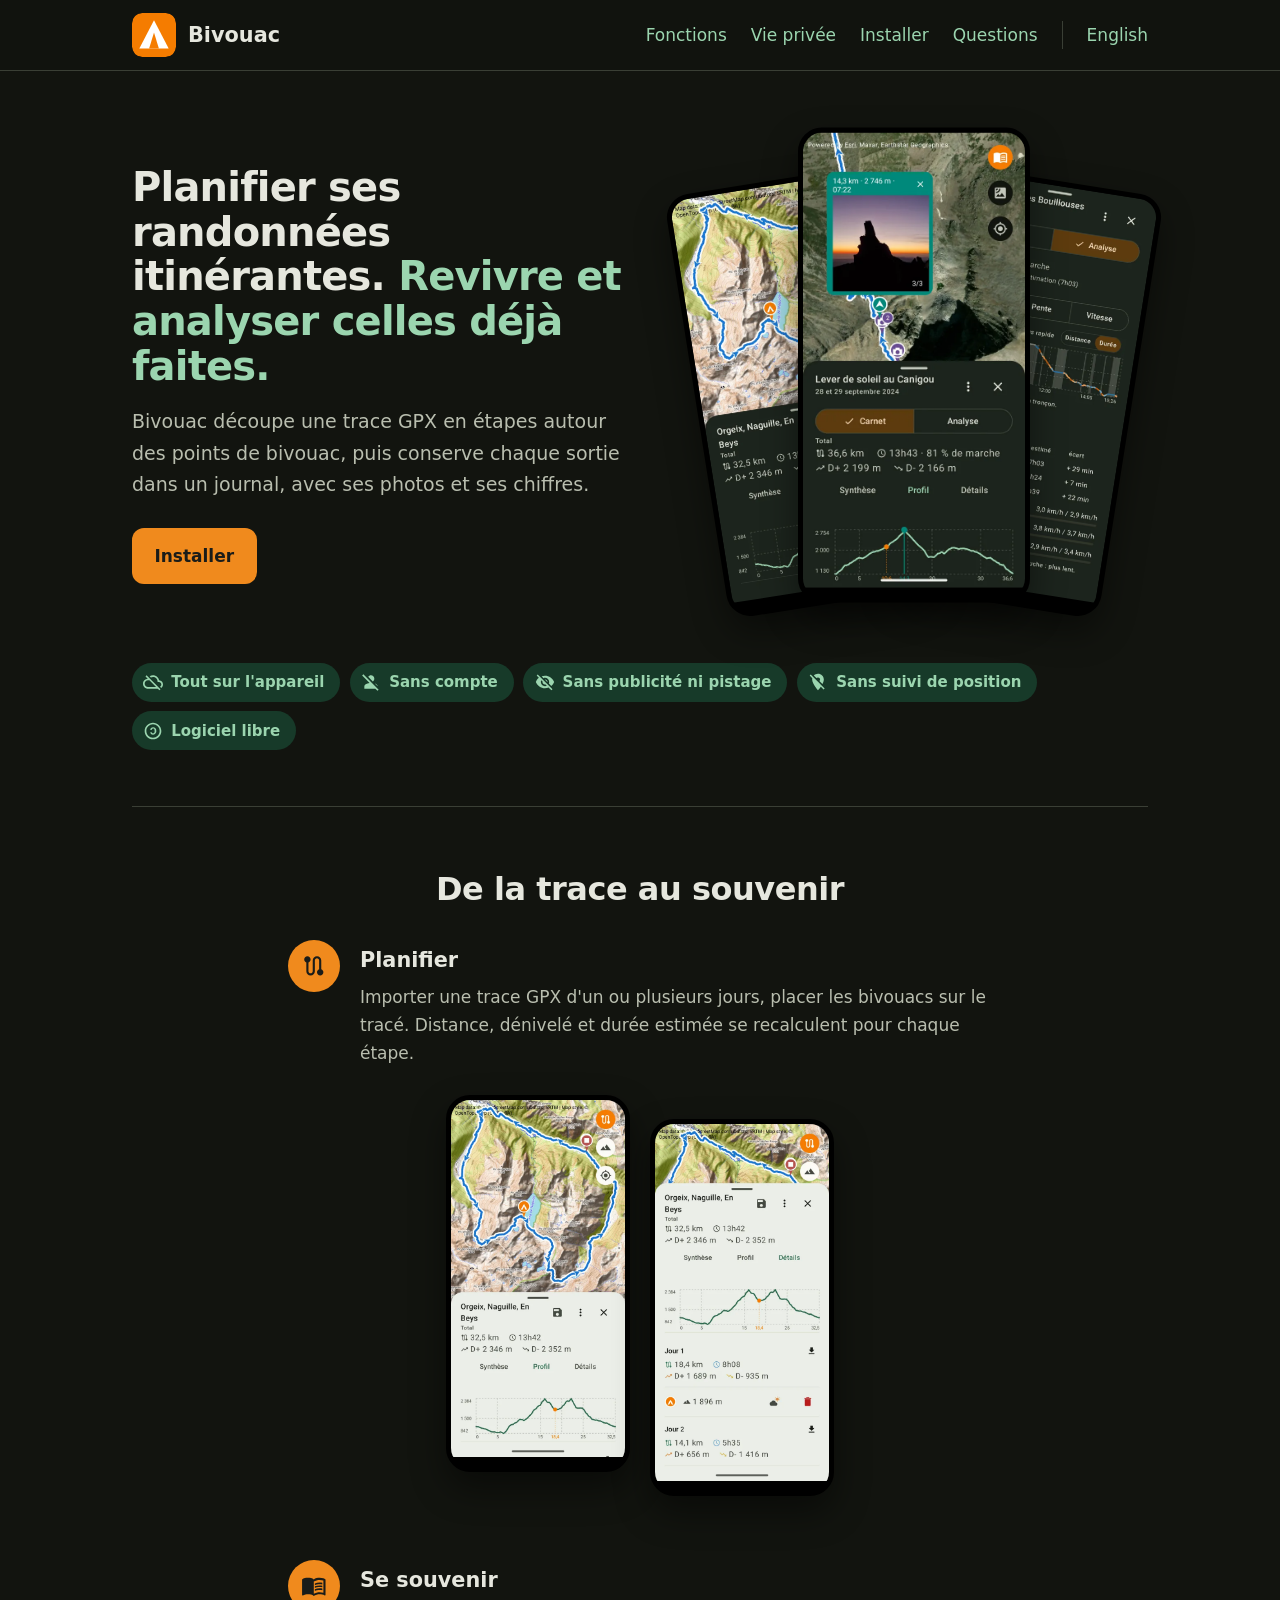
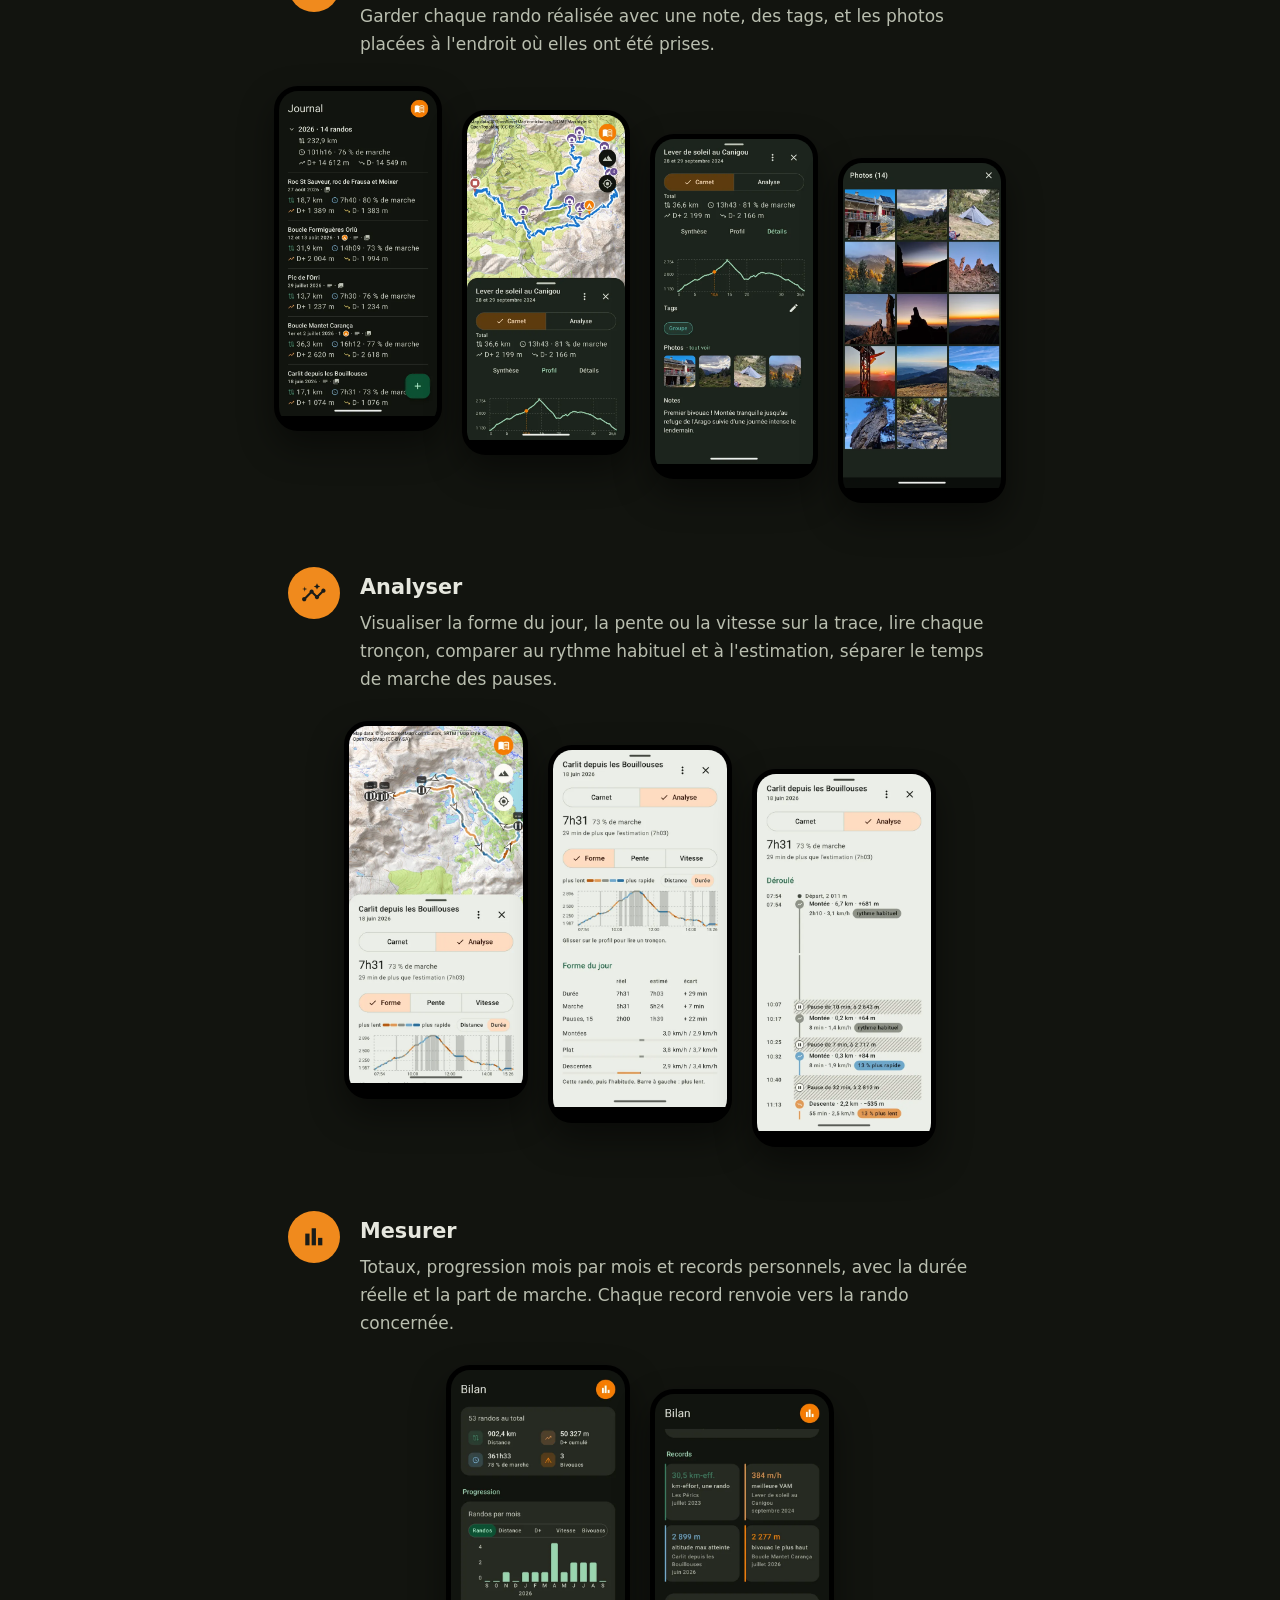
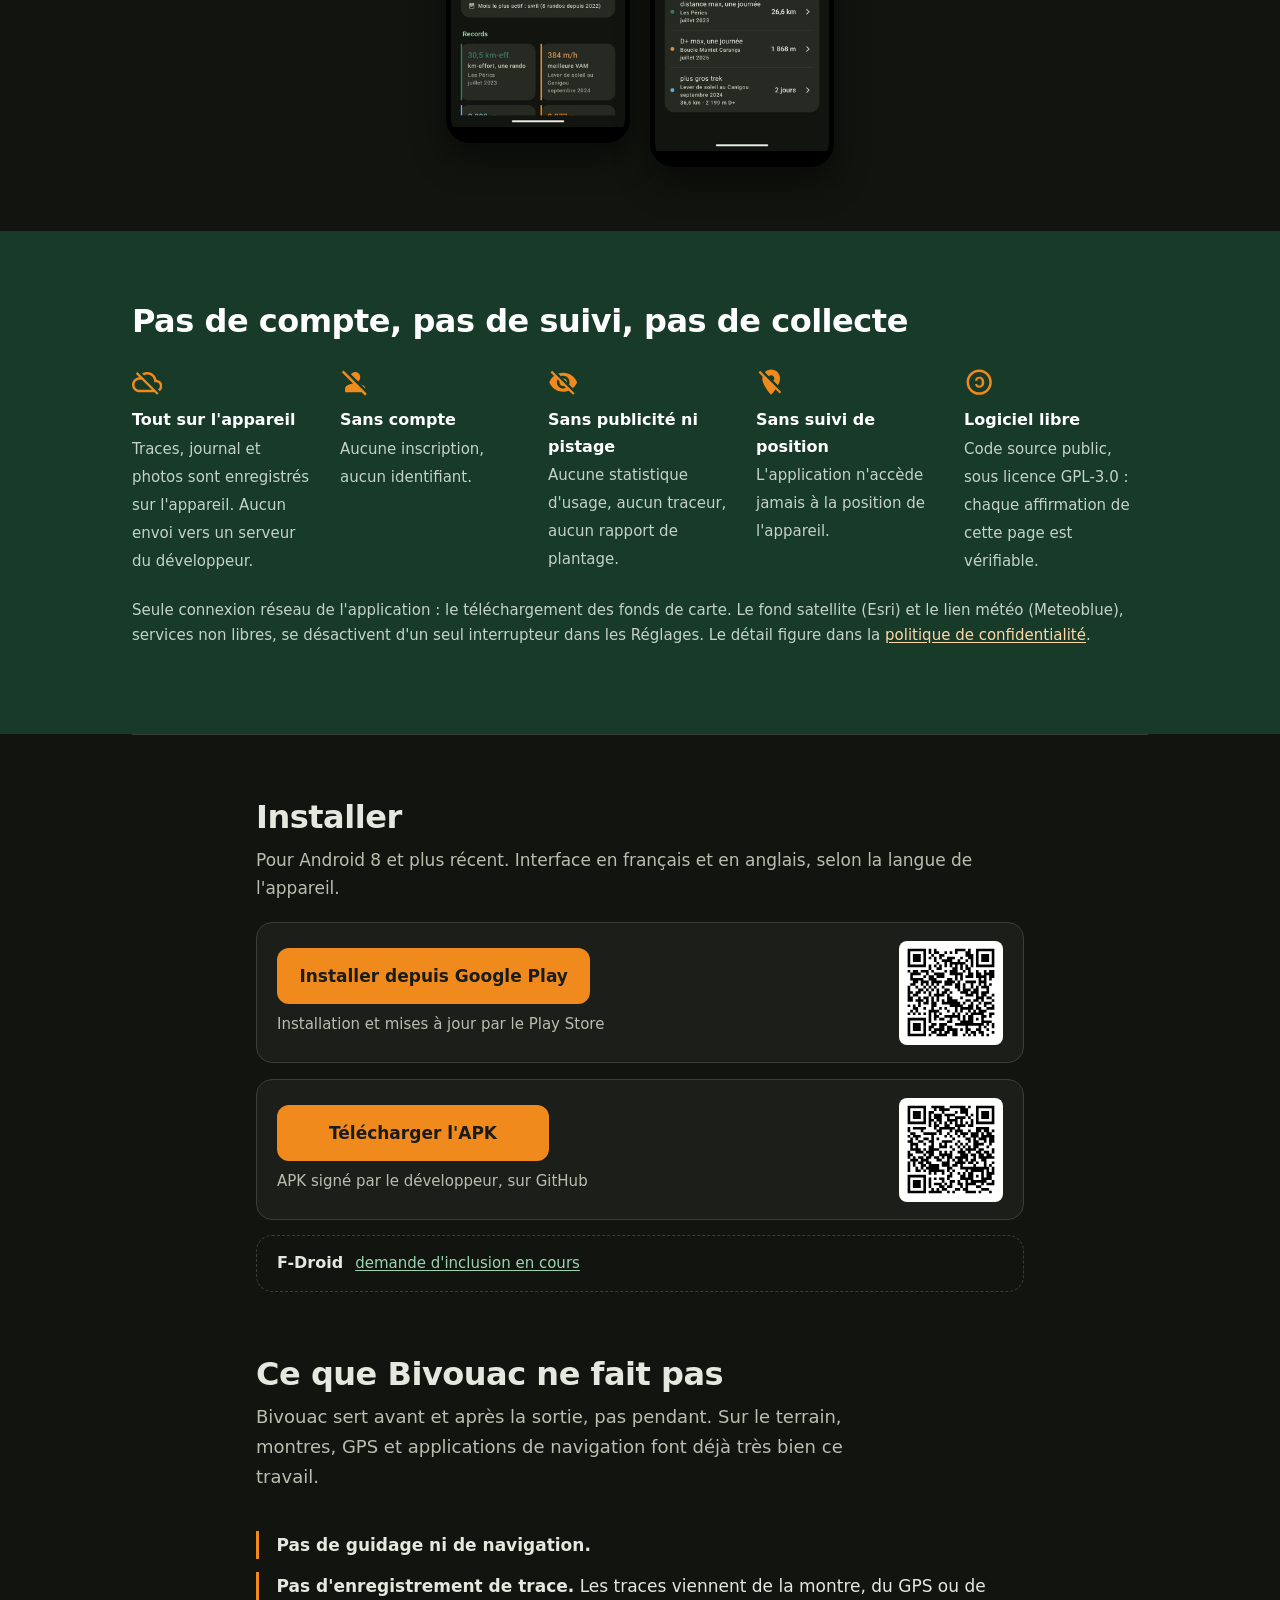
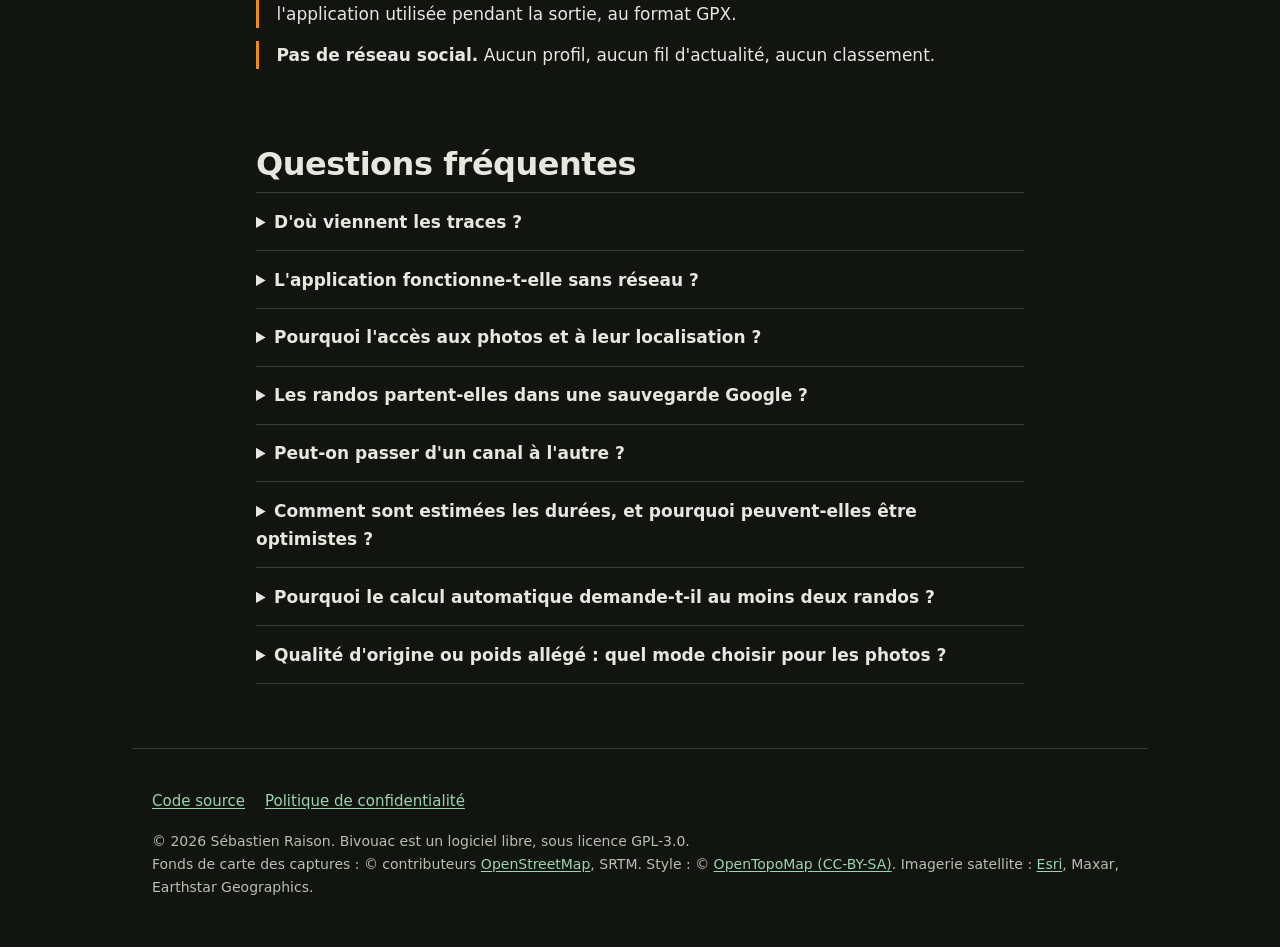
==== commit 0e09b126: "Add Google Play to the install section, update the channel FAQ" ====
--- a/fr/index.html
+++ b/fr/index.html
@@ -41,7 +41,7 @@
 </section>
 <section id="installer"><div class="etroit">
   <h2>Installer</h2>
-  <p class="intro-installer">Pour Android 8 et plus récent. Interface en français et en anglais, selon la langue de l'appareil.</p><div class="installer"><div class="canal"><div class="action"><a class="bouton" href="https://github.com/sebastienraison/Bivouac/releases/latest">Télécharger l&#x27;APK</a><span class="note">APK signé par le développeur, sur GitHub</span></div><div class="qr plein code"><img src="../img/qr-github.svg" alt="QR code vers la page de téléchargement sur GitHub"></div></div></div><ul class="bientot"><li><strong>Google Play</strong><span>en préparation</span></li><li><strong>F-Droid</strong><span><a href="https://gitlab.com/fdroid/fdroiddata/-/merge_requests/45462">demande d'inclusion en cours</a></span></li></ul>
+  <p class="intro-installer">Pour Android 8 et plus récent. Interface en français et en anglais, selon la langue de l'appareil.</p><div class="installer"><div class="canal"><div class="action"><a class="bouton" href="https://play.google.com/store/apps/details?id=com.bivouac.app">Installer depuis Google Play</a><span class="note">Installation et mises à jour par le Play Store</span></div><div class="qr plein code"><img src="../img/qr-play.svg" alt="QR code vers la fiche Google Play"></div></div><div class="canal"><div class="action"><a class="bouton" href="https://github.com/sebastienraison/Bivouac/releases/latest">Télécharger l&#x27;APK</a><span class="note">APK signé par le développeur, sur GitHub</span></div><div class="qr plein code"><img src="../img/qr-github.svg" alt="QR code vers la page de téléchargement sur GitHub"></div></div></div><ul class="bientot"><li><strong>F-Droid</strong><span><a href="https://gitlab.com/fdroid/fdroiddata/-/merge_requests/45462">demande d'inclusion en cours</a></span></li></ul>
 </div></section>
 <section class="suite" id="ne-fait-pas"><div class="etroit">
   <h2>Ce que Bivouac ne fait pas</h2>
@@ -50,7 +50,7 @@
 </div></section>
 <section id="faq" class="suite"><div class="etroit">
   <h2>Questions fréquentes</h2>
-  <details><summary>D'où viennent les traces ?</summary><div class="rep"><div><p>Bivouac lit les fichiers GPX. Pour préparer une sortie, la trace vient d'un site ou d'une application de préparation d'itinéraire. Pour une sortie réalisée, elle vient de la montre, du GPS ou de l'application utilisée pendant la marche, qui savent tous exporter à ce format.</p><p>Le fichier s'ouvre depuis le sélecteur de fichiers de l'application, ou se partage directement depuis une autre application vers Bivouac. Plusieurs fichiers importés ensemble dans le Journal sont reconnus comme les jours d'une même sortie.</p></div></div></details><details><summary>L'application fonctionne-t-elle sans réseau ?</summary><div class="rep"><div><p>Oui. Traces, journal, analyse et bilan sont enregistrés sur l'appareil et restent accessibles sans connexion. Seuls les fonds de carte viennent d'Internet : une zone déjà affichée reste en cache sur l'appareil et se réaffiche sans réseau, une zone jamais affichée reste vide.</p></div></div></details><details><summary>Pourquoi l'accès aux photos et à leur localisation ?</summary><div class="rep avec"><div class="illus"><a class="agrandir" href="#z-J1" aria-label="Agrandir : Ajout de photos : le sélecteur propose celles prises pendant la rando"><span class="tel2 "><img src="../img/captures/fr/540/J1.webp" alt="Ajout de photos : le sélecteur propose celles prises pendant la rando" width="540" height="1108" loading="lazy"></span></a></div><div><p>Pour placer une photo sur la trace, Bivouac lit la position GPS enregistrée dans la photo. Son écran de sélection propose d'emblée les photos prises pendant la rando, à deux heures près, avec un accès à toute la galerie si besoin.</p><p>Cela demande deux permissions : la lecture des images, et la permission « position des médias », qui donne accès à la position GPS enregistrée dans les photos. Les deux ne sont demandées qu'au premier usage des photos. À partir d'Android 14, l'accès limité aux seules photos choisies est pris en charge. La fonction photos se désactive entièrement dans les Réglages, et les photos ne quittent jamais l'appareil.</p></div></div></details><details><summary>Les randos partent-elles dans une sauvegarde Google ?</summary><div class="rep"><div><p>Bivouac n'envoie rien de lui-même. Si la sauvegarde Android est activée sur l'appareil, elle peut inclure les données de Bivouac, <strong>photos exclues</strong>, dans la sauvegarde du compte Google. Sur un appareil sans compte Google, ce mécanisme ne fait rien.</p><p>Pour une copie complète, photos comprises, la sauvegarde dans l'écran « Réglages » exporte toutes les données dans un fichier, à l'endroit choisi. C'est le moyen à utiliser avant un changement de téléphone ou une réinstallation.</p></div></div></details><details><summary>Pourra-t-on passer de la version GitHub à celle de F-Droid ou de Google Play ?</summary><div class="rep"><div><p>Oui, sans désinstaller ni perdre ses données, dès que l'application y sera disponible. Les trois canaux distribueront une application signée avec la même clé : Android accepte donc la version d'un canal comme mise à jour de celle d'un autre.</p><p>Seule limite : Android refuse d'installer une version plus ancienne que celle déjà en place. Si un canal n'a pas encore la dernière version, il faudra attendre qu'il la publie avant de passer par lui.</p></div></div></details><details><summary>Comment sont estimées les durées, et pourquoi peuvent-elles être optimistes ?</summary><div class="rep avec"><div class="illus"><a class="agrandir" href="#z-H1" aria-label="Agrandir : Réglages : vitesse personnalisée et provision de pauses"><span class="tel2 "><img src="../img/captures/fr/540/H1.webp" alt="Réglages : vitesse personnalisée et provision de pauses" width="540" height="1108" loading="lazy"></span></a></div><div><p>La durée estimée d'une étape combine deux chiffres : une vitesse de marche à plat, et une pénalité pour le dénivelé positif. Ces deux chiffres se règlent à la main, ou se calculent sur les randos déjà enregistrées dans le Journal.</p><p>Pour les calculer, Bivouac découpe chaque rando en petits tronçons, ce qui sépare ce qui relève de l'allure à plat de ce qui relève du dénivelé. Les arrêts (pause, photo, casse-croûte) sont repérés et écartés, pour qu'une longue pause ne fasse pas croire à une marche lente. Un arrêt, c'est rester dans un rayon de 15 m pendant au moins 2 minutes : la même définition sert à la vue Analyse et au calcul des durées réelles du Journal.</p><p>Conséquence : sans marge, l'estimation ne compte que le temps de marche, et ignore les pauses à venir. Le curseur « Pauses pendant la marche » des Réglages ajoute cette marge, à la main ou mesurée sur les randos du Journal.</p><p>La pénalité de dénivelé ne distingue pas la montée de la descente. Sur la plupart des randos, les deux vont de pair, et un facteur séparé n'apporterait pas de précision réelle.</p></div></div></details><details><summary>Pourquoi le calcul automatique demande-t-il au moins deux randos ?</summary><div class="rep"><div><p>Le calcul sépare l'allure à plat de la pénalité de dénivelé, comme une équation à deux inconnues. Une seule rando ne permet pas de distinguer un parcours long et plat d'un parcours court et raide. Les modes « Auto » et « Sélection » restent donc indisponibles tant que le Journal, ou la sélection, contient moins de deux randos.</p></div></div></details><details><summary>Qualité d'origine ou poids allégé : quel mode choisir pour les photos ?</summary><div class="rep avec"><div class="illus"><a class="agrandir" href="#z-H2" aria-label="Agrandir : Réglages : photos du Journal et mode de stockage"><span class="tel2 "><img src="../img/captures/fr/540/H2.webp" alt="Réglages : photos du Journal et mode de stockage" width="540" height="1108" loading="lazy"></span></a></div><div><p>Bivouac garde sa propre copie de chaque photo attachée à une rando, pour ne pas dépendre de la galerie. En « Qualité d'origine », la copie est identique à la photo. En « Poids allégé », elle est réduite à 2048 pixels sur son grand côté, environ dix fois plus légère, ce qui suffit largement à l'écran d'un téléphone. Dans ce mode, la visionneuse plein écran affiche l'original tant qu'il est encore dans la galerie.</p><p>Les nouvelles installations démarrent en poids allégé. Les photos déjà importées peuvent être recompressées depuis les Réglages, où l'écran « Espace utilisé » montre ce que prennent les traces et les photos.</p></div></div></details>
+  <details><summary>D'où viennent les traces ?</summary><div class="rep"><div><p>Bivouac lit les fichiers GPX. Pour préparer une sortie, la trace vient d'un site ou d'une application de préparation d'itinéraire. Pour une sortie réalisée, elle vient de la montre, du GPS ou de l'application utilisée pendant la marche, qui savent tous exporter à ce format.</p><p>Le fichier s'ouvre depuis le sélecteur de fichiers de l'application, ou se partage directement depuis une autre application vers Bivouac. Plusieurs fichiers importés ensemble dans le Journal sont reconnus comme les jours d'une même sortie.</p></div></div></details><details><summary>L'application fonctionne-t-elle sans réseau ?</summary><div class="rep"><div><p>Oui. Traces, journal, analyse et bilan sont enregistrés sur l'appareil et restent accessibles sans connexion. Seuls les fonds de carte viennent d'Internet : une zone déjà affichée reste en cache sur l'appareil et se réaffiche sans réseau, une zone jamais affichée reste vide.</p></div></div></details><details><summary>Pourquoi l'accès aux photos et à leur localisation ?</summary><div class="rep avec"><div class="illus"><a class="agrandir" href="#z-J1" aria-label="Agrandir : Ajout de photos : le sélecteur propose celles prises pendant la rando"><span class="tel2 "><img src="../img/captures/fr/540/J1.webp" alt="Ajout de photos : le sélecteur propose celles prises pendant la rando" width="540" height="1108" loading="lazy"></span></a></div><div><p>Pour placer une photo sur la trace, Bivouac lit la position GPS enregistrée dans la photo. Son écran de sélection propose d'emblée les photos prises pendant la rando, à deux heures près, avec un accès à toute la galerie si besoin.</p><p>Cela demande deux permissions : la lecture des images, et la permission « position des médias », qui donne accès à la position GPS enregistrée dans les photos. Les deux ne sont demandées qu'au premier usage des photos. À partir d'Android 14, l'accès limité aux seules photos choisies est pris en charge. La fonction photos se désactive entièrement dans les Réglages, et les photos ne quittent jamais l'appareil.</p></div></div></details><details><summary>Les randos partent-elles dans une sauvegarde Google ?</summary><div class="rep"><div><p>Bivouac n'envoie rien de lui-même. Si la sauvegarde Android est activée sur l'appareil, elle peut inclure les données de Bivouac, <strong>photos exclues</strong>, dans la sauvegarde du compte Google. Sur un appareil sans compte Google, ce mécanisme ne fait rien.</p><p>Pour une copie complète, photos comprises, la sauvegarde dans l'écran « Réglages » exporte toutes les données dans un fichier, à l'endroit choisi. C'est le moyen à utiliser avant un changement de téléphone ou une réinstallation.</p></div></div></details><details><summary>Peut-on passer d'un canal à l'autre ?</summary><div class="rep"><div><p>Les versions de GitHub et de Google Play sont signées avec la même clé : Android accepte donc l'une comme mise à jour de l'autre, sans perte de données. Il en ira de même pour F-Droid dès que l'application y sera disponible.</p><p>Seule limite : Android refuse d'installer une version plus ancienne que celle déjà en place. Si un canal n'a pas encore la dernière version, il faut attendre qu'il la publie avant de passer par lui.</p></div></div></details><details><summary>Comment sont estimées les durées, et pourquoi peuvent-elles être optimistes ?</summary><div class="rep avec"><div class="illus"><a class="agrandir" href="#z-H1" aria-label="Agrandir : Réglages : vitesse personnalisée et provision de pauses"><span class="tel2 "><img src="../img/captures/fr/540/H1.webp" alt="Réglages : vitesse personnalisée et provision de pauses" width="540" height="1108" loading="lazy"></span></a></div><div><p>La durée estimée d'une étape combine deux chiffres : une vitesse de marche à plat, et une pénalité pour le dénivelé positif. Ces deux chiffres se règlent à la main, ou se calculent sur les randos déjà enregistrées dans le Journal.</p><p>Pour les calculer, Bivouac découpe chaque rando en petits tronçons, ce qui sépare ce qui relève de l'allure à plat de ce qui relève du dénivelé. Les arrêts (pause, photo, casse-croûte) sont repérés et écartés, pour qu'une longue pause ne fasse pas croire à une marche lente. Un arrêt, c'est rester dans un rayon de 15 m pendant au moins 2 minutes : la même définition sert à la vue Analyse et au calcul des durées réelles du Journal.</p><p>Conséquence : sans marge, l'estimation ne compte que le temps de marche, et ignore les pauses à venir. Le curseur « Pauses pendant la marche » des Réglages ajoute cette marge, à la main ou mesurée sur les randos du Journal.</p><p>La pénalité de dénivelé ne distingue pas la montée de la descente. Sur la plupart des randos, les deux vont de pair, et un facteur séparé n'apporterait pas de précision réelle.</p></div></div></details><details><summary>Pourquoi le calcul automatique demande-t-il au moins deux randos ?</summary><div class="rep"><div><p>Le calcul sépare l'allure à plat de la pénalité de dénivelé, comme une équation à deux inconnues. Une seule rando ne permet pas de distinguer un parcours long et plat d'un parcours court et raide. Les modes « Auto » et « Sélection » restent donc indisponibles tant que le Journal, ou la sélection, contient moins de deux randos.</p></div></div></details><details><summary>Qualité d'origine ou poids allégé : quel mode choisir pour les photos ?</summary><div class="rep avec"><div class="illus"><a class="agrandir" href="#z-H2" aria-label="Agrandir : Réglages : photos du Journal et mode de stockage"><span class="tel2 "><img src="../img/captures/fr/540/H2.webp" alt="Réglages : photos du Journal et mode de stockage" width="540" height="1108" loading="lazy"></span></a></div><div><p>Bivouac garde sa propre copie de chaque photo attachée à une rando, pour ne pas dépendre de la galerie. En « Qualité d'origine », la copie est identique à la photo. En « Poids allégé », elle est réduite à 2048 pixels sur son grand côté, environ dix fois plus légère, ce qui suffit largement à l'écran d'un téléphone. Dans ce mode, la visionneuse plein écran affiche l'original tant qu'il est encore dans la galerie.</p><p>Les nouvelles installations démarrent en poids allégé. Les photos déjà importées peuvent être recompressées depuis les Réglages, où l'écran « Espace utilisé » montre ce que prennent les traces et les photos.</p></div></div></details>
 </div></section>
 <footer class="bas"><div class="col">
   <nav><a href="https://github.com/sebastienraison/Bivouac">Code source</a><a href="privacy#site">Politique de confidentialité</a></nav>
--- a/style.css
+++ b/style.css
@@ -184,4 +184,7 @@
 .politique td small,.politique th small{color:var(--doux)}
 .qr.code{background:#fff;padding:.35rem}
 .qr.code img{display:block;width:100%;height:100%}
+/* Bloc Installer : boutons des canaux de même largeur, texte centré (sans toucher au bouton du haut de page). */
+.canal .bouton{min-width:17rem;justify-content:center;text-align:center}
+@media (max-width:48rem){.canal .bouton{min-width:0;width:100%}}
 @media (max-width:36rem){.politique h1{font-size:2rem}}
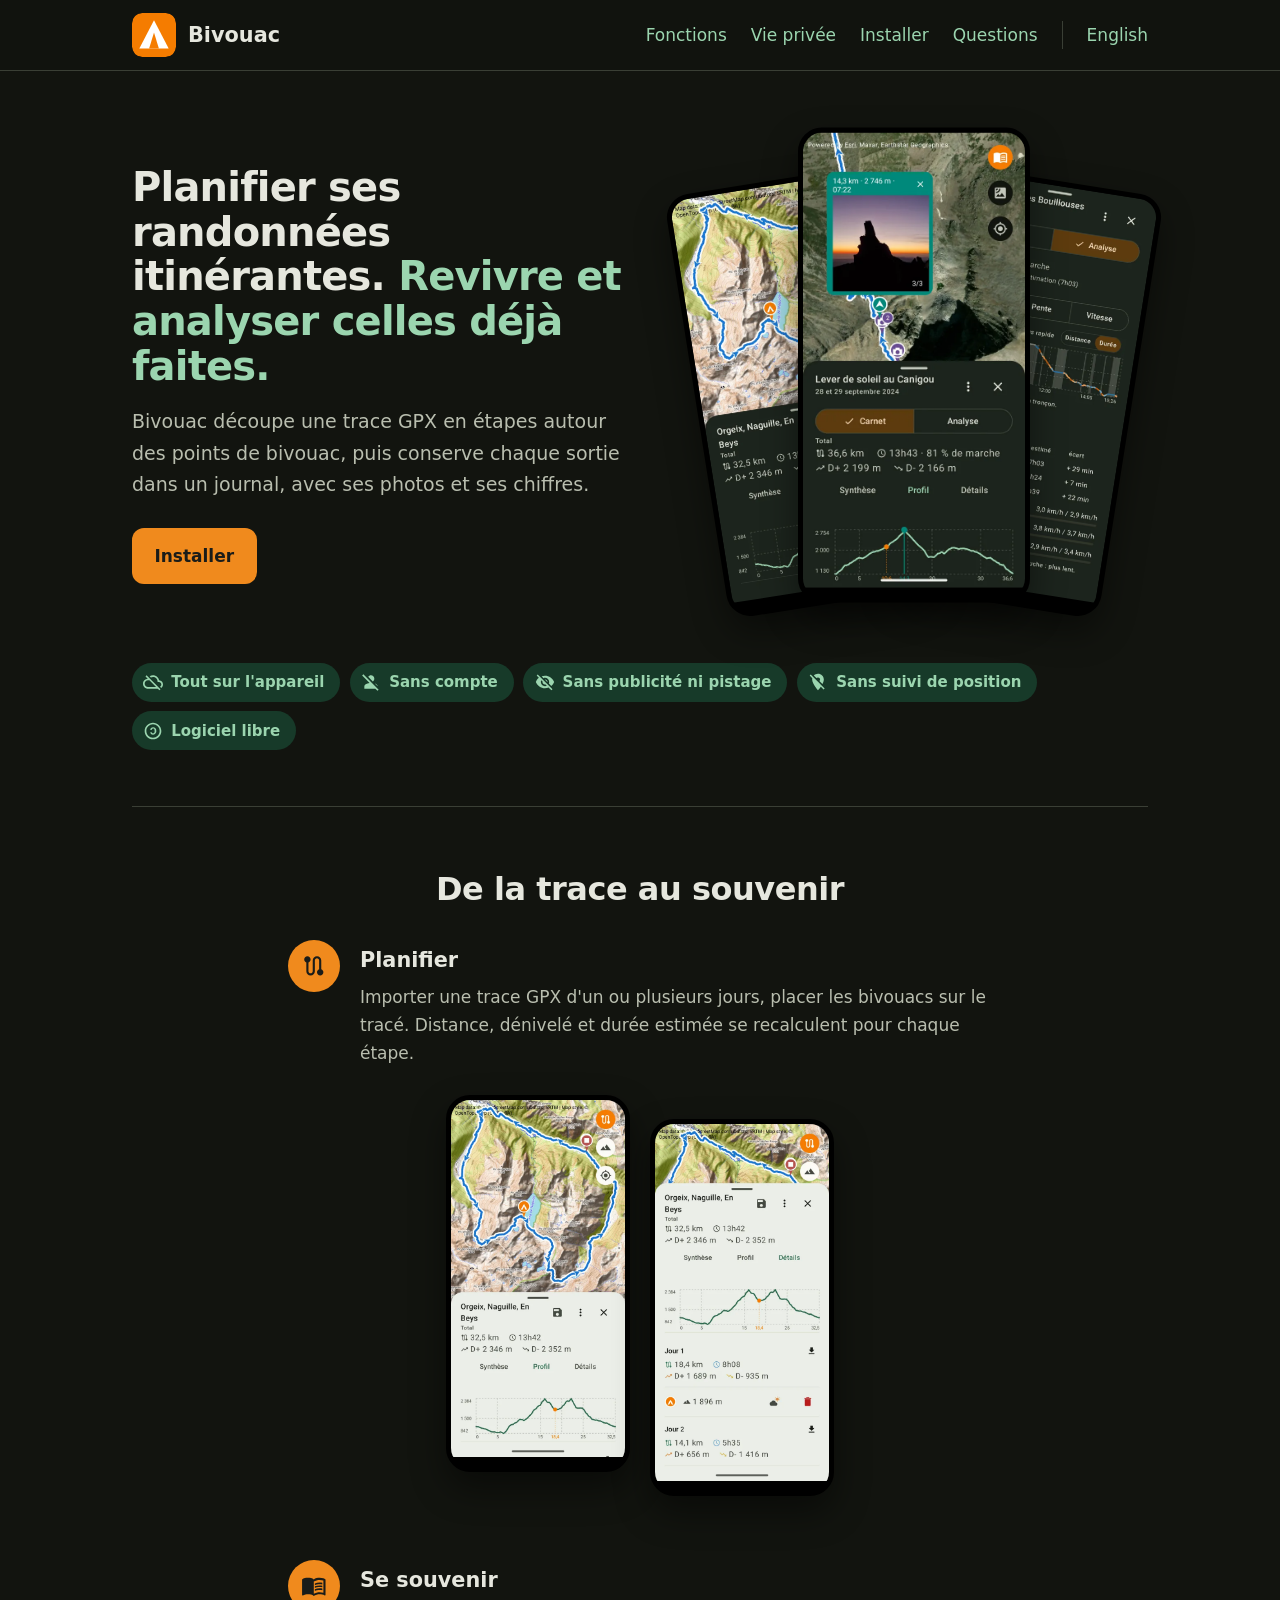
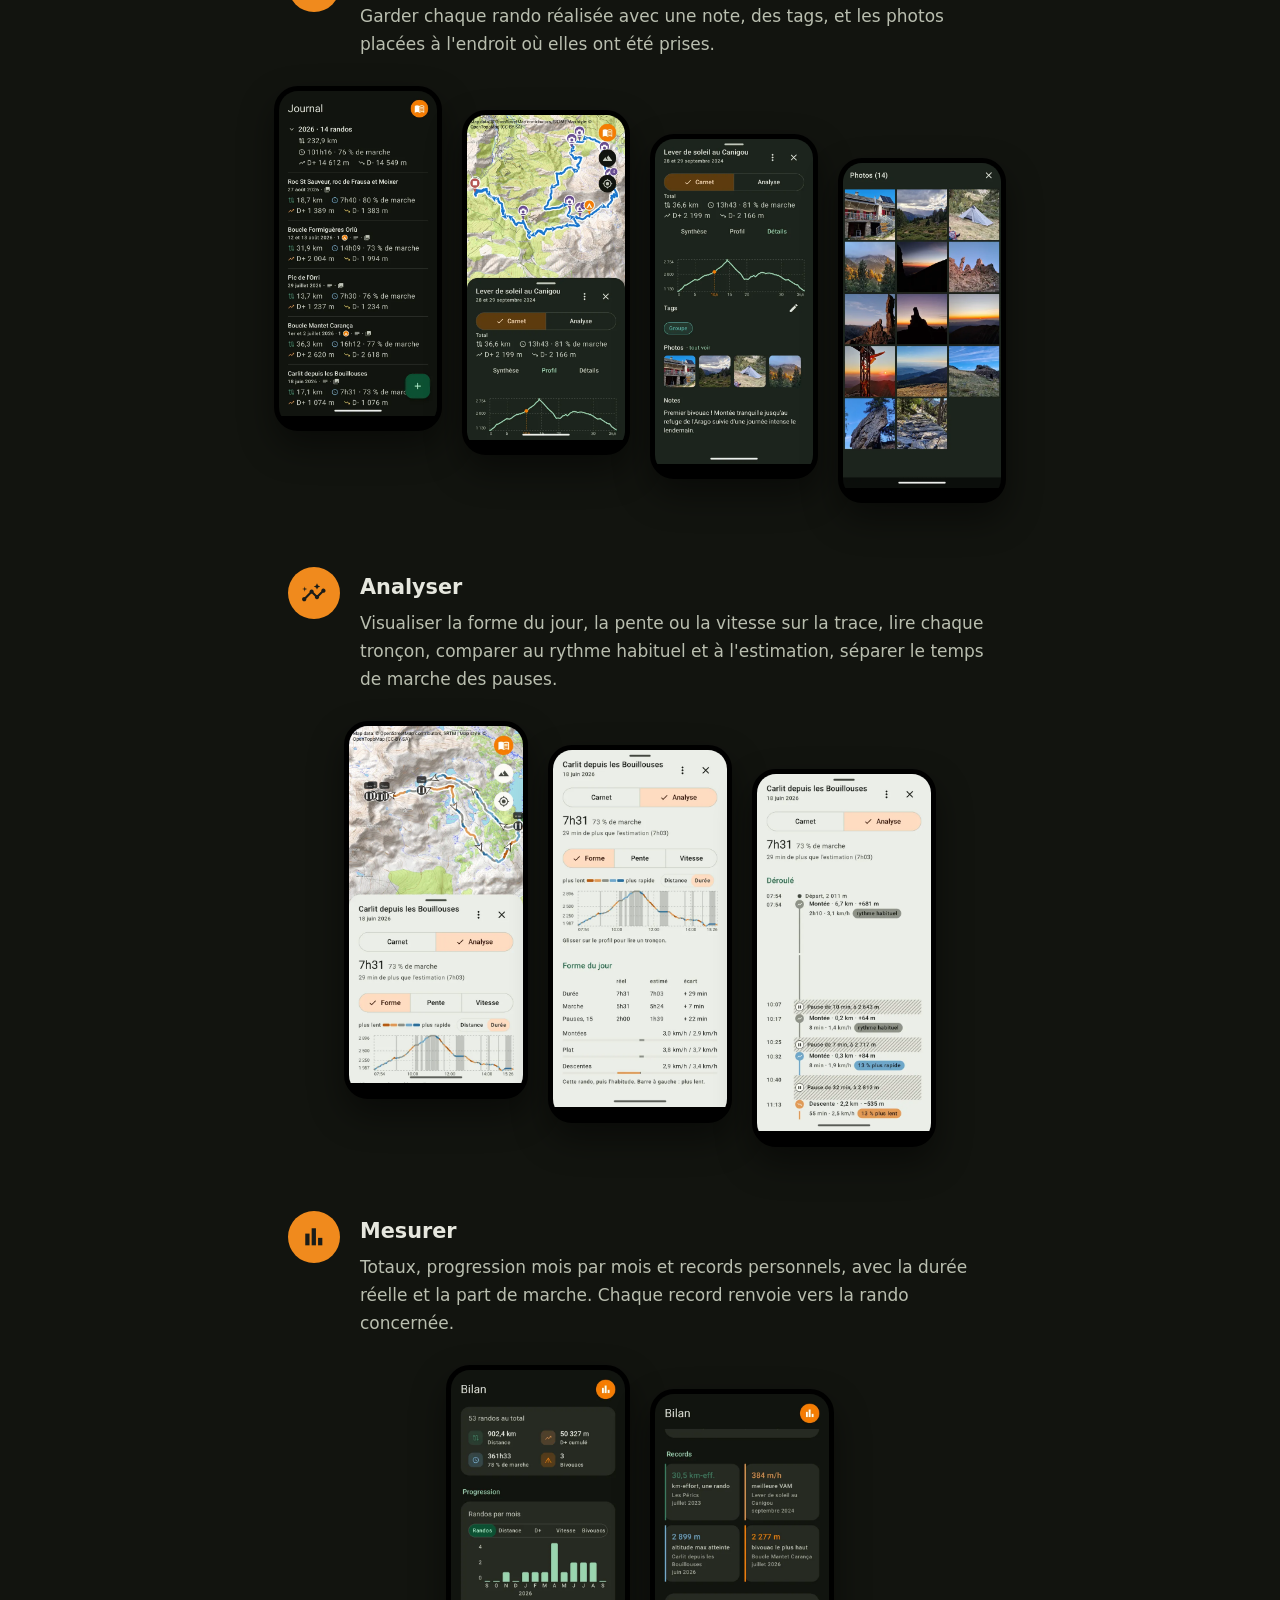
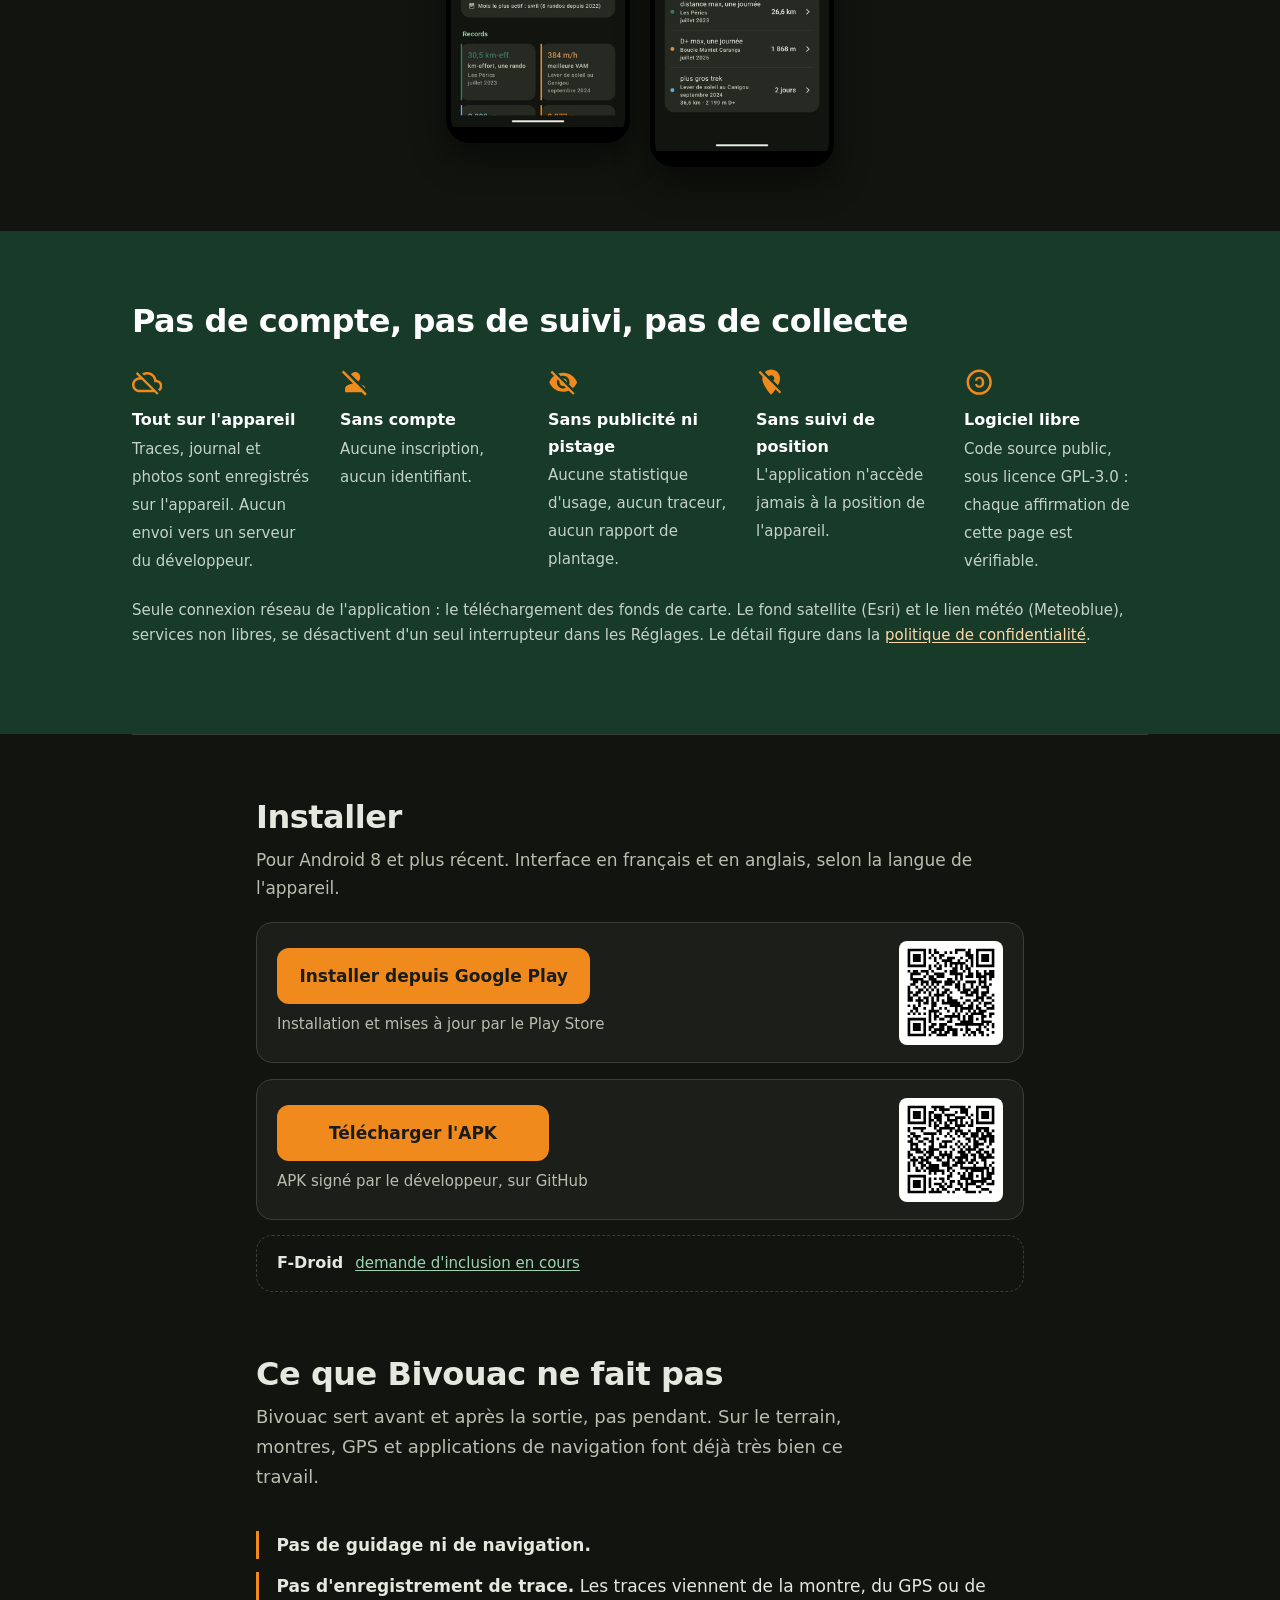
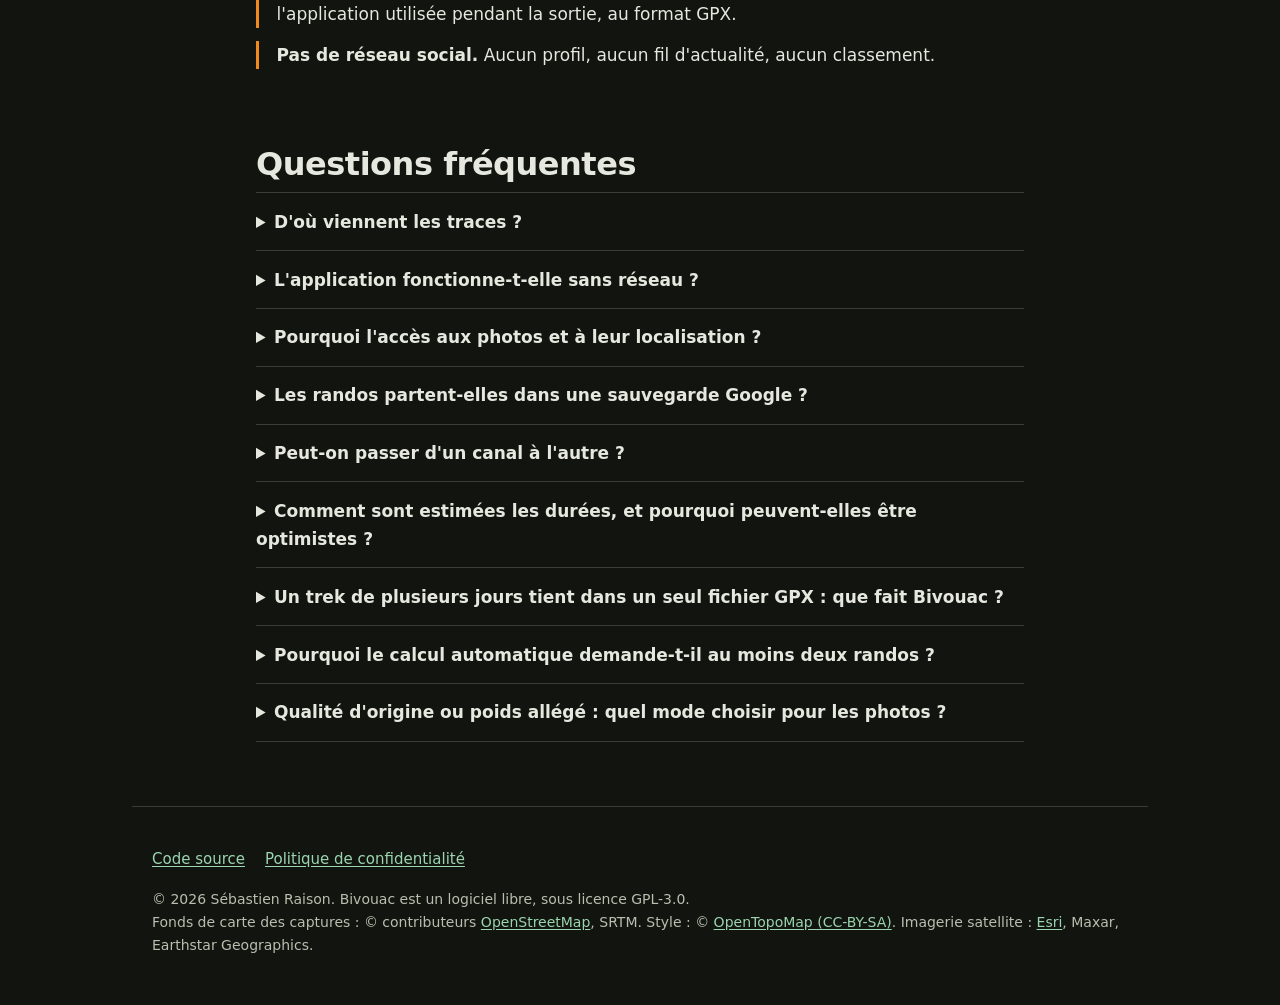
==== commit ed88f68a: "Add FAQ entry: multi-day trek in a single GPX file" ====
--- a/fr/index.html
+++ b/fr/index.html
@@ -50,7 +50,7 @@
 </div></section>
 <section id="faq" class="suite"><div class="etroit">
   <h2>Questions fréquentes</h2>
-  <details><summary>D'où viennent les traces ?</summary><div class="rep"><div><p>Bivouac lit les fichiers GPX. Pour préparer une sortie, la trace vient d'un site ou d'une application de préparation d'itinéraire. Pour une sortie réalisée, elle vient de la montre, du GPS ou de l'application utilisée pendant la marche, qui savent tous exporter à ce format.</p><p>Le fichier s'ouvre depuis le sélecteur de fichiers de l'application, ou se partage directement depuis une autre application vers Bivouac. Plusieurs fichiers importés ensemble dans le Journal sont reconnus comme les jours d'une même sortie.</p></div></div></details><details><summary>L'application fonctionne-t-elle sans réseau ?</summary><div class="rep"><div><p>Oui. Traces, journal, analyse et bilan sont enregistrés sur l'appareil et restent accessibles sans connexion. Seuls les fonds de carte viennent d'Internet : une zone déjà affichée reste en cache sur l'appareil et se réaffiche sans réseau, une zone jamais affichée reste vide.</p></div></div></details><details><summary>Pourquoi l'accès aux photos et à leur localisation ?</summary><div class="rep avec"><div class="illus"><a class="agrandir" href="#z-J1" aria-label="Agrandir : Ajout de photos : le sélecteur propose celles prises pendant la rando"><span class="tel2 "><img src="../img/captures/fr/540/J1.webp" alt="Ajout de photos : le sélecteur propose celles prises pendant la rando" width="540" height="1108" loading="lazy"></span></a></div><div><p>Pour placer une photo sur la trace, Bivouac lit la position GPS enregistrée dans la photo. Son écran de sélection propose d'emblée les photos prises pendant la rando, à deux heures près, avec un accès à toute la galerie si besoin.</p><p>Cela demande deux permissions : la lecture des images, et la permission « position des médias », qui donne accès à la position GPS enregistrée dans les photos. Les deux ne sont demandées qu'au premier usage des photos. À partir d'Android 14, l'accès limité aux seules photos choisies est pris en charge. La fonction photos se désactive entièrement dans les Réglages, et les photos ne quittent jamais l'appareil.</p></div></div></details><details><summary>Les randos partent-elles dans une sauvegarde Google ?</summary><div class="rep"><div><p>Bivouac n'envoie rien de lui-même. Si la sauvegarde Android est activée sur l'appareil, elle peut inclure les données de Bivouac, <strong>photos exclues</strong>, dans la sauvegarde du compte Google. Sur un appareil sans compte Google, ce mécanisme ne fait rien.</p><p>Pour une copie complète, photos comprises, la sauvegarde dans l'écran « Réglages » exporte toutes les données dans un fichier, à l'endroit choisi. C'est le moyen à utiliser avant un changement de téléphone ou une réinstallation.</p></div></div></details><details><summary>Peut-on passer d'un canal à l'autre ?</summary><div class="rep"><div><p>Les versions de GitHub et de Google Play sont signées avec la même clé : Android accepte donc l'une comme mise à jour de l'autre, sans perte de données. Il en ira de même pour F-Droid dès que l'application y sera disponible.</p><p>Seule limite : Android refuse d'installer une version plus ancienne que celle déjà en place. Si un canal n'a pas encore la dernière version, il faut attendre qu'il la publie avant de passer par lui.</p></div></div></details><details><summary>Comment sont estimées les durées, et pourquoi peuvent-elles être optimistes ?</summary><div class="rep avec"><div class="illus"><a class="agrandir" href="#z-H1" aria-label="Agrandir : Réglages : vitesse personnalisée et provision de pauses"><span class="tel2 "><img src="../img/captures/fr/540/H1.webp" alt="Réglages : vitesse personnalisée et provision de pauses" width="540" height="1108" loading="lazy"></span></a></div><div><p>La durée estimée d'une étape combine deux chiffres : une vitesse de marche à plat, et une pénalité pour le dénivelé positif. Ces deux chiffres se règlent à la main, ou se calculent sur les randos déjà enregistrées dans le Journal.</p><p>Pour les calculer, Bivouac découpe chaque rando en petits tronçons, ce qui sépare ce qui relève de l'allure à plat de ce qui relève du dénivelé. Les arrêts (pause, photo, casse-croûte) sont repérés et écartés, pour qu'une longue pause ne fasse pas croire à une marche lente. Un arrêt, c'est rester dans un rayon de 15 m pendant au moins 2 minutes : la même définition sert à la vue Analyse et au calcul des durées réelles du Journal.</p><p>Conséquence : sans marge, l'estimation ne compte que le temps de marche, et ignore les pauses à venir. Le curseur « Pauses pendant la marche » des Réglages ajoute cette marge, à la main ou mesurée sur les randos du Journal.</p><p>La pénalité de dénivelé ne distingue pas la montée de la descente. Sur la plupart des randos, les deux vont de pair, et un facteur séparé n'apporterait pas de précision réelle.</p></div></div></details><details><summary>Pourquoi le calcul automatique demande-t-il au moins deux randos ?</summary><div class="rep"><div><p>Le calcul sépare l'allure à plat de la pénalité de dénivelé, comme une équation à deux inconnues. Une seule rando ne permet pas de distinguer un parcours long et plat d'un parcours court et raide. Les modes « Auto » et « Sélection » restent donc indisponibles tant que le Journal, ou la sélection, contient moins de deux randos.</p></div></div></details><details><summary>Qualité d'origine ou poids allégé : quel mode choisir pour les photos ?</summary><div class="rep avec"><div class="illus"><a class="agrandir" href="#z-H2" aria-label="Agrandir : Réglages : photos du Journal et mode de stockage"><span class="tel2 "><img src="../img/captures/fr/540/H2.webp" alt="Réglages : photos du Journal et mode de stockage" width="540" height="1108" loading="lazy"></span></a></div><div><p>Bivouac garde sa propre copie de chaque photo attachée à une rando, pour ne pas dépendre de la galerie. En « Qualité d'origine », la copie est identique à la photo. En « Poids allégé », elle est réduite à 2048 pixels sur son grand côté, environ dix fois plus légère, ce qui suffit largement à l'écran d'un téléphone. Dans ce mode, la visionneuse plein écran affiche l'original tant qu'il est encore dans la galerie.</p><p>Les nouvelles installations démarrent en poids allégé. Les photos déjà importées peuvent être recompressées depuis les Réglages, où l'écran « Espace utilisé » montre ce que prennent les traces et les photos.</p></div></div></details>
+  <details><summary>D'où viennent les traces ?</summary><div class="rep"><div><p>Bivouac lit les fichiers GPX. Pour préparer une sortie, la trace vient d'un site ou d'une application de préparation d'itinéraire. Pour une sortie réalisée, elle vient de la montre, du GPS ou de l'application utilisée pendant la marche, qui savent tous exporter à ce format.</p><p>Le fichier s'ouvre depuis le sélecteur de fichiers de l'application, ou se partage directement depuis une autre application vers Bivouac. Plusieurs fichiers importés ensemble dans le Journal sont reconnus comme les jours d'une même sortie.</p></div></div></details><details><summary>L'application fonctionne-t-elle sans réseau ?</summary><div class="rep"><div><p>Oui. Traces, journal, analyse et bilan sont enregistrés sur l'appareil et restent accessibles sans connexion. Seuls les fonds de carte viennent d'Internet : une zone déjà affichée reste en cache sur l'appareil et se réaffiche sans réseau, une zone jamais affichée reste vide.</p></div></div></details><details><summary>Pourquoi l'accès aux photos et à leur localisation ?</summary><div class="rep avec"><div class="illus"><a class="agrandir" href="#z-J1" aria-label="Agrandir : Ajout de photos : le sélecteur propose celles prises pendant la rando"><span class="tel2 "><img src="../img/captures/fr/540/J1.webp" alt="Ajout de photos : le sélecteur propose celles prises pendant la rando" width="540" height="1108" loading="lazy"></span></a></div><div><p>Pour placer une photo sur la trace, Bivouac lit la position GPS enregistrée dans la photo. Son écran de sélection propose d'emblée les photos prises pendant la rando, à deux heures près, avec un accès à toute la galerie si besoin.</p><p>Cela demande deux permissions : la lecture des images, et la permission « position des médias », qui donne accès à la position GPS enregistrée dans les photos. Les deux ne sont demandées qu'au premier usage des photos. À partir d'Android 14, l'accès limité aux seules photos choisies est pris en charge. La fonction photos se désactive entièrement dans les Réglages, et les photos ne quittent jamais l'appareil.</p></div></div></details><details><summary>Les randos partent-elles dans une sauvegarde Google ?</summary><div class="rep"><div><p>Bivouac n'envoie rien de lui-même. Si la sauvegarde Android est activée sur l'appareil, elle peut inclure les données de Bivouac, <strong>photos exclues</strong>, dans la sauvegarde du compte Google. Sur un appareil sans compte Google, ce mécanisme ne fait rien.</p><p>Pour une copie complète, photos comprises, la sauvegarde dans l'écran « Réglages » exporte toutes les données dans un fichier, à l'endroit choisi. C'est le moyen à utiliser avant un changement de téléphone ou une réinstallation.</p></div></div></details><details><summary>Peut-on passer d'un canal à l'autre ?</summary><div class="rep"><div><p>Les versions de GitHub et de Google Play sont signées avec la même clé : Android accepte donc l'une comme mise à jour de l'autre, sans perte de données. Il en ira de même pour F-Droid dès que l'application y sera disponible.</p><p>Seule limite : Android refuse d'installer une version plus ancienne que celle déjà en place. Si un canal n'a pas encore la dernière version, il faut attendre qu'il la publie avant de passer par lui.</p></div></div></details><details><summary>Comment sont estimées les durées, et pourquoi peuvent-elles être optimistes ?</summary><div class="rep avec"><div class="illus"><a class="agrandir" href="#z-H1" aria-label="Agrandir : Réglages : vitesse personnalisée et provision de pauses"><span class="tel2 "><img src="../img/captures/fr/540/H1.webp" alt="Réglages : vitesse personnalisée et provision de pauses" width="540" height="1108" loading="lazy"></span></a></div><div><p>La durée estimée d'une étape combine deux chiffres : une vitesse de marche à plat, et une pénalité pour le dénivelé positif. Ces deux chiffres se règlent à la main, ou se calculent sur les randos déjà enregistrées dans le Journal.</p><p>Pour les calculer, Bivouac découpe chaque rando en petits tronçons, ce qui sépare ce qui relève de l'allure à plat de ce qui relève du dénivelé. Les arrêts (pause, photo, casse-croûte) sont repérés et écartés, pour qu'une longue pause ne fasse pas croire à une marche lente. Un arrêt, c'est rester dans un rayon de 15 m pendant au moins 2 minutes : la même définition sert à la vue Analyse et au calcul des durées réelles du Journal.</p><p>Conséquence : sans marge, l'estimation ne compte que le temps de marche, et ignore les pauses à venir. Le curseur « Pauses pendant la marche » des Réglages ajoute cette marge, à la main ou mesurée sur les randos du Journal.</p><p>La pénalité de dénivelé ne distingue pas la montée de la descente. Sur la plupart des randos, les deux vont de pair, et un facteur séparé n'apporterait pas de précision réelle.</p></div></div></details><details><summary>Un trek de plusieurs jours tient dans un seul fichier GPX : que fait Bivouac ?</summary><div class="rep"><div><p>Au Journal, une journée correspond d'ordinaire à un fichier. Quand un fichier contient plusieurs jours, Bivouac cherche les nuits passées sans enregistrement : un arrêt d'au moins quatre heures qui touche la nuit, entre 19 h et 5 h à l'heure du lieu, est considéré comme un bivouac. Une sieste de cinq heures ou un dîner de deux heures n'en sont pas.</p><p>Pour chaque arrêt trouvé, l'application demande s'il faut séparer les journées par un bivouac, ou s'il s'agit d'une simple pause. Bivouac : la rando se lit jour par jour, comme si chaque journée avait été importée dans son propre fichier. Pause : la rando reste une seule journée, et l'arrêt compte comme une pause, dans la durée réelle mais pas dans le temps de marche. Le fichier d'origine n'est jamais modifié.</p><p>Les randos déjà présentes sont passées en revue au premier lancement qui suit la mise à jour, avec la même question. Pour y revenir plus tard, par exemple après avoir répondu « pause » trop vite, le menu d'une rando propose « Détecter les bivouacs ». Un découpage ne se défait pas : il faut supprimer la rando et la réimporter.</p></div></div></details><details><summary>Pourquoi le calcul automatique demande-t-il au moins deux randos ?</summary><div class="rep"><div><p>Le calcul sépare l'allure à plat de la pénalité de dénivelé, comme une équation à deux inconnues. Une seule rando ne permet pas de distinguer un parcours long et plat d'un parcours court et raide. Les modes « Auto » et « Sélection » restent donc indisponibles tant que le Journal, ou la sélection, contient moins de deux randos.</p></div></div></details><details><summary>Qualité d'origine ou poids allégé : quel mode choisir pour les photos ?</summary><div class="rep avec"><div class="illus"><a class="agrandir" href="#z-H2" aria-label="Agrandir : Réglages : photos du Journal et mode de stockage"><span class="tel2 "><img src="../img/captures/fr/540/H2.webp" alt="Réglages : photos du Journal et mode de stockage" width="540" height="1108" loading="lazy"></span></a></div><div><p>Bivouac garde sa propre copie de chaque photo attachée à une rando, pour ne pas dépendre de la galerie. En « Qualité d'origine », la copie est identique à la photo. En « Poids allégé », elle est réduite à 2048 pixels sur son grand côté, environ dix fois plus légère, ce qui suffit largement à l'écran d'un téléphone. Dans ce mode, la visionneuse plein écran affiche l'original tant qu'il est encore dans la galerie.</p><p>Les nouvelles installations démarrent en poids allégé. Les photos déjà importées peuvent être recompressées depuis les Réglages, où l'écran « Espace utilisé » montre ce que prennent les traces et les photos.</p></div></div></details>
 </div></section>
 <footer class="bas"><div class="col">
   <nav><a href="https://github.com/sebastienraison/Bivouac">Code source</a><a href="privacy#site">Politique de confidentialité</a></nav>
